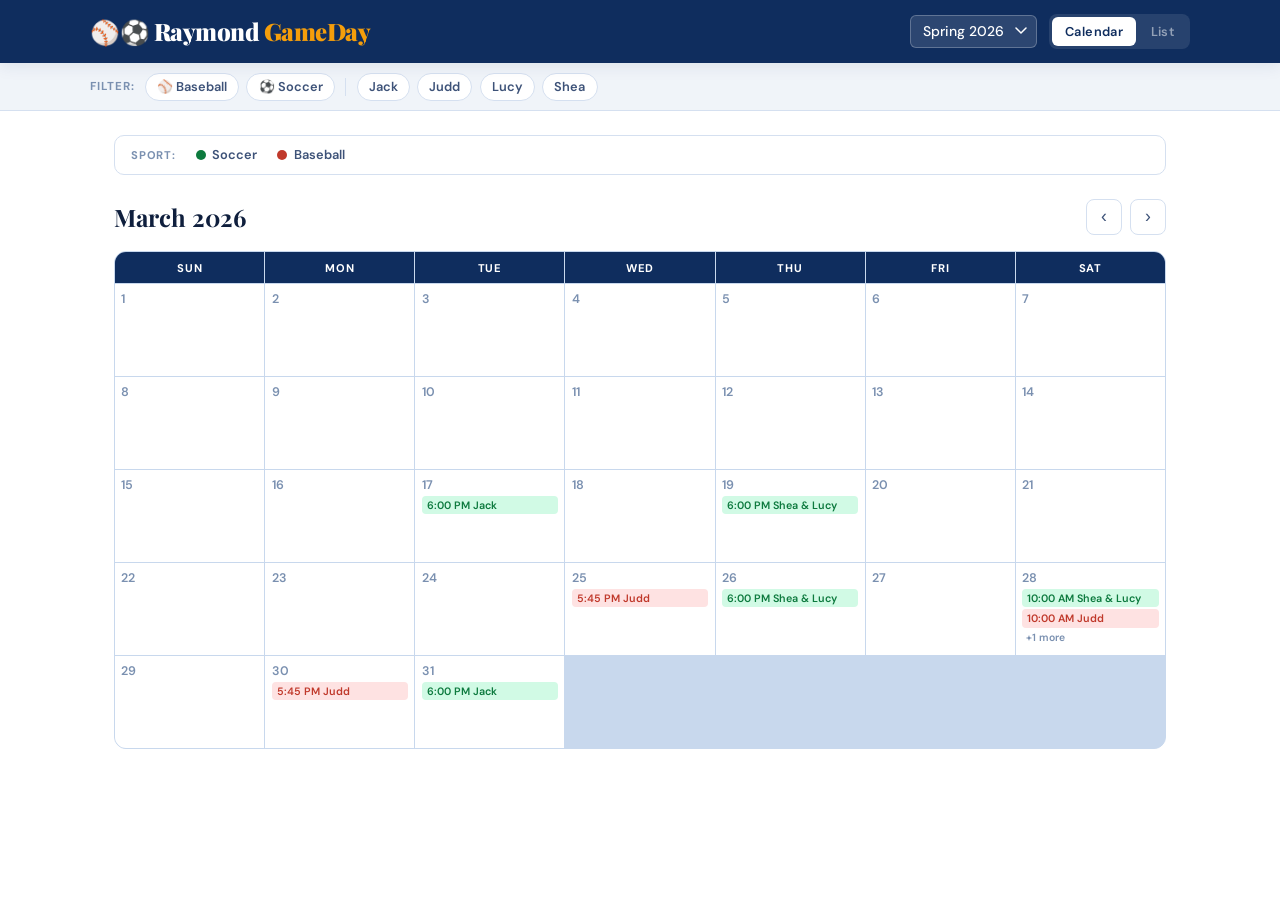
==== gameday/index.html @ c361ba4d "Fix today highlight and multi-day span calendar improvements - Fix toDateStr to use local time inste" ====
<!DOCTYPE html>
<html lang="en">
<head>
<meta charset="UTF-8">
<meta name="viewport" content="width=device-width, initial-scale=1.0">
<link rel="icon" type="image/x-icon" href="favicon.ico">
<title>GameDay</title>
<link rel="preconnect" href="https://fonts.googleapis.com">
<link href="https://fonts.googleapis.com/css2?family=Playfair+Display:wght@700;900&family=DM+Sans:wght@400;500;600&display=swap" rel="stylesheet">
<style>
  /* ── LIGHT MODE ── */
  :root {
    --bg:           #ffffff;
    --bg-secondary: #f0f4f9;
    --bg-card:      #ffffff;
    --bg-empty:     #f7f9fc;
    --bg-today:     #eef3fb;
    --text:         #0f1f3d;
    --text-mid:     #3d5278;
    --text-faint:   #7a90b0;
    --border:       #d5e0f0;
    --header-bg:    #0f2d5e;
    --header-text:  #ffffff;
    --grid-gap:     #c8d8ed;
    --shadow:       rgba(15,45,94,0.1);
    --accent:       #1a56db;
    --accent-pale:  #dbeafe;
    --grass:        #0d7a3e;
    --grass-pale:   #d1fae5;
    --diamond:      #c0392b;
    --diamond-pale: #fee2e2;
    --gold:         #f59e0b;
    --playoff:      #7c3aed;
    --playoff-pale: #ede9fe;
    --event:        #b45309;
    --event-pale:   #fef3c7;
  }

  /* ── DARK MODE ── */
  @media (prefers-color-scheme: dark) {
    :root {
      --bg:           #1a1a1a;
      --bg-secondary: #222222;
      --bg-card:      #2a2a2a;
      --bg-empty:     #1f1f1f;
      --bg-today:     #2a3040;
      --text:         #f0f0f0;
      --text-mid:     #b0b8c8;
      --text-faint:   #707888;
      --border:       #3a3a3a;
      --header-bg:    #0f2d5e;
      --header-text:  #ffffff;
      --grid-gap:     #111111;
      --shadow:       rgba(0,0,0,0.5);
      --accent:       #5b9bf8;
      --accent-pale:  #1a2a42;
      --grass:        #3dbe6c;
      --grass-pale:   #0f2a1a;
      --diamond:      #f07060;
      --diamond-pale: #2e1210;
      --gold:         #fbbf24;
      --playoff:      #b08af8;
      --playoff-pale: #241540;
      --event:        #fbbf24;
      --event-pale:   #2d1f00;
    }
  }

  * { box-sizing: border-box; margin: 0; padding: 0; }
  body { font-family: 'DM Sans', sans-serif; background: var(--bg); color: var(--text); min-height: 100vh; }

  /* ── HEADER ── */
  header { background: var(--header-bg); color: var(--header-text); padding: 0 1.5rem; position: sticky; top: 0; z-index: 100; box-shadow: 0 2px 16px var(--shadow); }
  .header-inner { max-width: 1100px; margin: 0 auto; display: flex; align-items: center; justify-content: space-between; gap: 1rem; padding: 0.9rem 0; flex-wrap: wrap; }
  .site-title { font-family: 'Playfair Display', serif; font-size: 1.5rem; font-weight: 900; letter-spacing: -0.02em; line-height: 1; color: var(--header-text); cursor: pointer; user-select: none; }
  .site-title span { color: var(--gold); }
  .header-controls { display: flex; align-items: center; gap: 0.75rem; flex-wrap: wrap; }

  select { background: rgba(255,255,255,0.12); border: 1.5px solid rgba(255,255,255,0.25); color: var(--header-text); font-family: 'DM Sans', sans-serif; font-size: 0.875rem; font-weight: 500; padding: 0.4rem 2rem 0.4rem 0.75rem; border-radius: 6px; cursor: pointer; appearance: none; -webkit-appearance: none; background-image: url("data:image/svg+xml,%3Csvg xmlns='http://www.w3.org/2000/svg' width='12' height='8' viewBox='0 0 12 8'%3E%3Cpath d='M1 1l5 5 5-5' stroke='%23ffffff' stroke-width='1.5' fill='none' stroke-linecap='round'/%3E%3C/svg%3E"); background-repeat: no-repeat; background-position: right 0.6rem center; }
  select option { background: var(--header-bg); color: var(--header-text); }

  .view-toggle { display: flex; background: rgba(255,255,255,0.1); border-radius: 8px; padding: 3px; gap: 2px; }
  .view-btn { background: none; border: none; color: rgba(255,255,255,0.5); font-family: 'DM Sans', sans-serif; font-size: 0.8rem; font-weight: 600; padding: 0.35rem 0.8rem; border-radius: 6px; cursor: pointer; transition: all 0.15s; letter-spacing: 0.03em; }
  .view-btn.active { background: #ffffff; color: var(--header-bg); }

  /* ── FILTERS ── */
  .filters-bar { background: var(--bg-secondary); border-bottom: 1px solid var(--border); padding: 0.6rem 1.5rem; }
  .filters-bar-inner { max-width: 1100px; margin: 0 auto; display: flex; gap: 0.45rem; flex-wrap: wrap; align-items: center; }
  .filter-label { font-size: 0.72rem; font-weight: 700; text-transform: uppercase; letter-spacing: 0.08em; color: var(--text-faint); margin-right: 0.2rem; flex-shrink: 0; }
  .filter-sep { width: 1px; height: 18px; background: var(--border); margin: 0 0.2rem; flex-shrink: 0; }
  .chip { background: var(--bg-card); border: 1.5px solid var(--border); color: var(--text-mid); font-family: 'DM Sans', sans-serif; font-size: 0.8rem; font-weight: 600; padding: 0.28rem 0.7rem; border-radius: 20px; cursor: pointer; transition: all 0.15s; }
  .chip:hover { border-color: var(--accent); color: var(--accent); }
  .chip.active { background: var(--accent); border-color: var(--accent); color: #fff; }
  .chip.soccer.active   { background: var(--grass);   border-color: var(--grass); }
  .chip.baseball.active { background: var(--diamond); border-color: var(--diamond); }
  .chip.event.active    { background: var(--event);   border-color: var(--event); color: #fff; }
  .reset-btn { background: none; border: 1.5px solid transparent; color: var(--text-faint); font-family: 'DM Sans', sans-serif; font-size: 0.75rem; font-weight: 600; padding: 0.28rem 0.6rem; border-radius: 20px; cursor: pointer; transition: all 0.15s; margin-left: 0.2rem; display: none; align-items: center; gap: 0.3rem; }
  .reset-btn.visible { display: inline-flex; border-color: var(--border); color: var(--text-mid); }
  .reset-btn.visible:hover { border-color: var(--diamond); color: var(--diamond); }

  /* ── MAIN ── */
  main { max-width: 1100px; margin: 0 auto; padding: 1.5rem 1.5rem 4rem; }

  /* ── LEGEND ── */
  .legend { display: flex; gap: 1.25rem; flex-wrap: wrap; margin-bottom: 1.25rem; padding: 0.65rem 1rem; background: var(--bg-card); border: 1.5px solid var(--border); border-radius: 10px; align-items: center; }
  .legend-label { font-size: 0.7rem; font-weight: 700; text-transform: uppercase; letter-spacing: 0.07em; color: var(--text-faint); }
  .legend-item  { display: flex; align-items: center; gap: 0.4rem; font-size: 0.8rem; font-weight: 600; color: var(--text-mid); }
  .legend-dot   { width: 10px; height: 10px; border-radius: 50%; flex-shrink: 0; }
  .legend-dot.soccer   { background: var(--grass); }
  .legend-dot.baseball { background: var(--diamond); }
  .legend-dot.playoff  { background: var(--playoff); }
  .legend-dot.event    { background: var(--event); }

  /* ── CALENDAR ── */
  .month-header { display: flex; align-items: center; justify-content: space-between; margin-bottom: 1rem; margin-top: 1.5rem; }
  .month-header:first-child { margin-top: 0; }
  .month-name { font-family: 'Playfair Display', serif; font-size: 1.5rem; font-weight: 700; color: var(--text); }
  .nav-btns { display: flex; gap: 0.5rem; }
  .nav-btn { background: var(--bg-card); border: 1.5px solid var(--border); color: var(--text-mid); font-size: 1.1rem; width: 36px; height: 36px; border-radius: 8px; cursor: pointer; display: flex; align-items: center; justify-content: center; transition: all 0.15s; }
  .nav-btn:hover { border-color: var(--accent); color: var(--accent); }

  .cal-grid { display: grid; grid-template-columns: repeat(7, minmax(0, 1fr)); gap: 1px; background: var(--grid-gap); border: 1.5px solid var(--grid-gap); border-radius: 12px; overflow: hidden; }
  .cal-day-name { background: var(--header-bg); color: var(--header-text); text-align: center; font-size: 0.7rem; font-weight: 700; text-transform: uppercase; letter-spacing: 0.08em; padding: 0.55rem 0; }
  .cal-cell { background: var(--bg-card); min-height: 92px; padding: 0.4rem; position: relative; }
  .cal-cell.empty       { background: var(--bg-empty); }
  .cal-cell.today       { background: var(--bg-today); }
  .cal-cell.today .day-num { color: var(--accent); font-weight: 700; }
  .cal-cell.spring-break { background: #e8f4fd; }
  @media (prefers-color-scheme: dark) { .cal-cell.spring-break { background: #0f1f30; } }
  .day-num { font-size: 0.78rem; font-weight: 600; color: var(--text-faint); margin-bottom: 3px; display: block; }

  .cal-event { font-size: 0.67rem; font-weight: 600; padding: 2px 5px; border-radius: 4px; margin-bottom: 2px; line-height: 1.35; cursor: pointer; white-space: nowrap; overflow: hidden; text-overflow: ellipsis; transition: opacity 0.15s; }
  .cal-event:hover { opacity: 0.75; }
  .cal-event.soccer   { background: var(--grass-pale);   color: var(--grass); }
  .cal-event.baseball { background: var(--diamond-pale); color: var(--diamond); }
  .cal-event.playoff  { background: var(--playoff-pale); color: var(--playoff); }
  .cal-event.event    { background: var(--event-pale);   color: var(--event); }

  .special-label { font-size: 0.62rem; font-weight: 700; text-transform: uppercase; letter-spacing: 0.05em; padding: 2px 4px; border-radius: 3px; margin-bottom: 2px; white-space: nowrap; overflow: hidden; text-overflow: ellipsis; }
  .special-label.break   { color: var(--accent); background: var(--accent-pale); }
  .special-label.holiday { color: var(--event); background: var(--event-pale); }

  .more-events { font-size: 0.65rem; font-weight: 600; color: var(--text-faint); padding: 1px 4px; cursor: pointer; }
  .more-events:hover { color: var(--accent); text-decoration: underline; }

  /* ── LIST VIEW ── */
  .past-toggle { display: flex; align-items: center; gap: 0.4rem; font-size: 0.8rem; font-weight: 600; color: var(--text-faint); background: var(--bg-secondary); border: 1.5px solid var(--border); border-radius: 8px; padding: 0.5rem 0.85rem; margin-bottom: 1rem; cursor: pointer; transition: color 0.15s, border-color 0.15s; user-select: none; }
  .past-toggle:hover { color: var(--accent); border-color: var(--accent); }
  .list-section { margin-bottom: 2rem; }
  .list-date-header { font-size: 0.82rem; font-weight: 700; color: var(--text-faint); padding: 0.45rem 0 0.4rem; border-bottom: 1.5px solid var(--border); margin-bottom: 0.5rem; text-transform: uppercase; letter-spacing: 0.06em; }
  .list-date-header .weekday { color: var(--text); font-size: 1rem; text-transform: none; letter-spacing: 0; font-family: 'Playfair Display', serif; }

  .game-card { background: var(--bg-card); border: 1.5px solid var(--border); border-radius: 10px; padding: 0.75rem 1rem; margin-bottom: 0.5rem; display: flex; align-items: center; gap: 1rem; cursor: pointer; transition: border-color 0.15s, box-shadow 0.15s; position: relative; overflow: hidden; }
  .game-card:hover { border-color: var(--accent); box-shadow: 0 2px 12px var(--shadow); }
  .game-card::before { content: ''; position: absolute; left: 0; top: 0; bottom: 0; width: 4px; border-radius: 2px 0 0 2px; }
  .game-card.soccer::before   { background: var(--grass); }
  .game-card.baseball::before { background: var(--diamond); }
  .game-card.playoff::before  { background: var(--playoff); }
  .game-card.event::before    { background: var(--event); }

  .sport-icon { font-size: 1.4rem; flex-shrink: 0; width: 36px; text-align: center; }
  .game-info  { flex: 1; min-width: 0; }
  .game-who   { font-size: 0.95rem; font-weight: 600; color: var(--text); }
  .game-who .vs { color: var(--text-faint); font-weight: 400; font-size: 0.85rem; }
  .game-meta  { font-size: 0.8rem; color: var(--text-mid); margin-top: 3px; display: flex; gap: 0.6rem; flex-wrap: wrap; align-items: center; }
  .game-time-badge { font-size: 0.82rem; font-weight: 700; color: var(--text-mid); white-space: nowrap; text-align: right; flex-shrink: 0; }
  .playoff-badge { font-size: 0.65rem; font-weight: 700; text-transform: uppercase; letter-spacing: 0.05em; padding: 2px 6px; border-radius: 4px; background: var(--playoff-pale); color: var(--playoff); display: inline-flex; align-items: center; gap: 3px; }

  /* ── MODAL ── */
  .modal-overlay { position: fixed; inset: 0; background: rgba(10,20,50,0.6); backdrop-filter: blur(4px); z-index: 200; display: flex; align-items: center; justify-content: center; padding: 1rem; opacity: 0; pointer-events: none; transition: opacity 0.2s; }
  .modal-overlay.open { opacity: 1; pointer-events: all; }
  .modal { background: var(--bg-card); border-radius: 16px; padding: 1.75rem; max-width: 380px; width: 100%; box-shadow: 0 24px 64px rgba(10,20,50,0.25); transform: translateY(14px); transition: transform 0.2s; position: relative; border: 1.5px solid var(--border); }
  .modal-overlay.open .modal { transform: translateY(0); }
  .modal-sport-bar { height: 5px; border-radius: 3px; margin-bottom: 1.25rem; }
  .modal-sport-bar.soccer   { background: var(--grass); }
  .modal-sport-bar.baseball { background: var(--diamond); }
  .modal-sport-bar.playoff  { background: var(--playoff); }
  .modal-sport-bar.event    { background: var(--event); }
  .modal-title { font-family: 'Playfair Display', serif; font-size: 1.3rem; font-weight: 700; margin-bottom: 0.2rem; color: var(--text); display: flex; align-items: center; gap: 0.5rem; flex-wrap: wrap; }
  .modal-sport-label { font-size: 0.72rem; font-weight: 700; text-transform: uppercase; letter-spacing: 0.08em; color: var(--text-faint); margin-bottom: 1rem; }
  .modal-detail { display: flex; gap: 0.65rem; align-items: flex-start; margin-bottom: 0.65rem; font-size: 0.9rem; color: var(--text); }
  .modal-detail .icon { font-size: 1rem; flex-shrink: 0; margin-top: 1px; }
  .modal-close { position: absolute; top: 1rem; right: 1rem; background: var(--bg-secondary); border: 1px solid var(--border); width: 28px; height: 28px; border-radius: 50%; font-size: 0.85rem; cursor: pointer; display: flex; align-items: center; justify-content: center; color: var(--text-mid); transition: background 0.15s; }
  .modal-close:hover { background: var(--accent-pale); color: var(--accent); }

  /* ── EMPTY STATE ── */
  .empty-state { text-align: center; padding: 4rem 2rem; color: var(--text-mid); }
  .empty-state .big-icon { font-size: 3rem; margin-bottom: 1rem; }
  .empty-state h3 { font-family: 'Playfair Display', serif; font-size: 1.3rem; margin-bottom: 0.5rem; color: var(--text); }
  .empty-state p { font-size: 0.9rem; }

  /* ── CALENDAR GRID WRAP (for span overlays) ── */
  .cal-grid-wrap { position: relative; }

  /* ── CALENDAR DOTS ── */
  .cal-dots { display: none; }
  .cal-dot { width: 7px; height: 7px; border-radius: 50%; flex-shrink: 0; }
  .cal-dot.soccer   { background: var(--grass); }
  .cal-dot.baseball { background: var(--diamond); }
  .cal-dot.playoff  { background: var(--playoff); }

  /* ── BOTTOM SHEET ── */
  .sheet-overlay { position: fixed; inset: 0; background: rgba(10,20,50,0.5); backdrop-filter: blur(4px); z-index: 200; opacity: 0; pointer-events: none; transition: opacity 0.25s; }
  .sheet-overlay.open { opacity: 1; pointer-events: all; }
  .bottom-sheet { position: absolute; bottom: 0; left: 0; right: 0; background: var(--bg-card); border-radius: 16px 16px 0 0; padding: 0 1rem 2rem; max-height: 80vh; overflow-y: auto; transform: translateY(100%); transition: transform 0.3s cubic-bezier(0.32,0.72,0,1); border: 1.5px solid var(--border); border-bottom: none; }
  .sheet-overlay.open .bottom-sheet { transform: translateY(0); }
  .sheet-handle { width: 36px; height: 4px; background: var(--border); border-radius: 2px; margin: 12px auto 0; }
  .sheet-header { display: flex; align-items: center; justify-content: space-between; padding: 0.85rem 0 0.65rem; border-bottom: 1.5px solid var(--border); margin-bottom: 0.75rem; }
  .sheet-date { font-family: 'Playfair Display', serif; font-size: 1.1rem; font-weight: 700; color: var(--text); }
  .sheet-close { background: var(--bg-secondary); border: 1px solid var(--border); width: 28px; height: 28px; border-radius: 50%; font-size: 0.85rem; cursor: pointer; display: flex; align-items: center; justify-content: center; color: var(--text-mid); flex-shrink: 0; }

  /* ── MOBILE ── */
  @media (max-width: 640px) {
    .cal-cell { min-height: 60px; }
    .cal-cell.has-games { cursor: pointer; }
    .cal-event { display: none; }
    .more-events { display: none; }
    .cal-dots { display: flex; flex-wrap: wrap; gap: 3px; margin-top: 2px; }
    .special-label { font-size: 0.58rem; }
    .site-title { font-size: 1.2rem; }
  }
</style>
</head>
<body>

<header>
  <div class="header-inner">
    <div class="site-title" onclick="resetToHome()">⚾⚽ Raymond <span>GameDay</span></div>
    <div class="header-controls">
      <select id="seasonSelect"></select>
      <div class="view-toggle">
        <button class="view-btn active" onclick="setView('calendar')">Calendar</button>
        <button class="view-btn" onclick="setView('list')">List</button>
      </div>
    </div>
  </div>
</header>

<div class="filters-bar">
  <div class="filters-bar-inner" id="filtersBar"></div>
</div>

<main id="main"></main>

<div class="sheet-overlay" id="sheetOverlay" onclick="closeDaySheet(event)">
  <div class="bottom-sheet">
    <div class="sheet-handle"></div>
    <div class="sheet-header">
      <span class="sheet-date" id="sheetDate"></span>
      <button class="sheet-close" onclick="closeDaySheet()">✕</button>
    </div>
    <div id="sheetGames"></div>
  </div>
</div>

<div class="modal-overlay" id="modalOverlay" onclick="closeModal(event)">
  <div class="modal">
    <button class="modal-close" onclick="closeModal()">✕</button>
    <div class="modal-sport-bar" id="modalBar"></div>
    <div class="modal-title" id="modalTitle"></div>
    <div class="modal-sport-label" id="modalSport"></div>
    <div id="modalBody"></div>
  </div>
</div>

<script>
// ════════════════════════════════════════════════════════════════
//  DATA
//  kid    – display name shown on calendar/list
//  kids   – optional array for individual filter chips (multi-kid entries)
//  sport  – "soccer" | "baseball" | "event"
//  date   – "YYYY-MM-DD"
//  time   – "HH:MM" (24-hr)
//  opponent – opponent name (empty string if unknown)
//  location – field/park
//  playoff  – true for playoff games (omit for regular season)
// ════════════════════════════════════════════════════════════════
const SEASONS = {
  "Spring 2026": [
    // ── Shea & Lucy (Storm – U10 Girls Soccer) ──
    { kid:"Shea & Lucy", kids:["Shea","Lucy"], sport:"soccer", date:"2026-03-19", time:"18:00", opponent:"Comets",  location:"OVP - B3" },
    { kid:"Shea & Lucy", kids:["Shea","Lucy"], sport:"soccer", date:"2026-03-26", time:"18:00", opponent:"Aces",    location:"OVP - B1" },
    { kid:"Shea & Lucy", kids:["Shea","Lucy"], sport:"soccer", date:"2026-03-28", time:"10:00", opponent:"Shock",   location:"OVP - B1" },
    { kid:"Shea & Lucy", kids:["Shea","Lucy"], sport:"soccer", date:"2026-04-02", time:"18:00", opponent:"Dream",   location:"OVP - B1" },
    { kid:"Shea & Lucy", kids:["Shea","Lucy"], sport:"soccer", date:"2026-04-16", time:"19:15", opponent:"Mystics", location:"OVP - B1" },
    { kid:"Shea & Lucy", kids:["Shea","Lucy"], sport:"soccer", date:"2026-04-23", time:"19:15", opponent:"Comets",  location:"OVP - B1" },
    { kid:"Shea & Lucy", kids:["Shea","Lucy"], sport:"soccer", date:"2026-04-30", time:"18:00", opponent:"Aces",    location:"OVP - B3" },
    // ── Judd (Baseball) ──
    { kid:"Judd", sport:"baseball", date:"2026-03-25", time:"17:45", opponent:"", location:"OVP"    },
    { kid:"Judd", sport:"baseball", date:"2026-03-28", time:"10:00", opponent:"", location:"Bogart" },
    { kid:"Judd", sport:"baseball", date:"2026-03-30", time:"17:45", opponent:"", location:"OVP"    },
    { kid:"Judd", sport:"baseball", date:"2026-04-13", time:"17:45", opponent:"", location:"Bogart" },
    { kid:"Judd", sport:"baseball", date:"2026-04-16", time:"17:45", opponent:"", location:"Bogart" },
    { kid:"Judd", sport:"baseball", date:"2026-04-21", time:"17:45", opponent:"", location:"Bogart" },
    { kid:"Judd", sport:"baseball", date:"2026-04-25", time:"12:00", opponent:"", location:"OVP"    },
    { kid:"Judd", sport:"baseball", date:"2026-04-30", time:"17:45", opponent:"", location:"Bogart" },
    { kid:"Judd", sport:"baseball", date:"2026-05-02", time:"11:00", opponent:"", location:"Bogart" },
    { kid:"Judd", sport:"baseball", date:"2026-05-06", time:"17:45", opponent:"", location:"OVP"    },
    { kid:"Judd", sport:"baseball", date:"2026-05-09", time:"10:00", opponent:"", location:"Bogart" },
    // ── Jack (Badgers – U8 Boys Soccer) ──
    { kid:"Jack", sport:"soccer", date:"2026-03-17", time:"18:00", opponent:"Panthers", location:"OVP - C4" },
    { kid:"Jack", sport:"soccer", date:"2026-03-28", time:"11:30", opponent:"Wildcats", location:"OVP - C3" },
    { kid:"Jack", sport:"soccer", date:"2026-03-31", time:"18:00", opponent:"Vipers",   location:"OVP - C8" },
    { kid:"Jack", sport:"soccer", date:"2026-04-14", time:"18:00", opponent:"Tigers",   location:"OVP - C3" },
    { kid:"Jack", sport:"soccer", date:"2026-04-21", time:"18:00", opponent:"Buckeyes", location:"OVP - C3" },
    { kid:"Jack", sport:"soccer", date:"2026-04-28", time:"18:00", opponent:"Wolves",   location:"HCM - 4C" },
    { kid:"Jack", sport:"soccer", date:"2026-05-05", time:"18:00", opponent:"Bears",    location:"OVP - C4" },
  ]
};

const SPECIAL_DAYS = {
  "Spring 2026": [
    { date:"2026-04-05", label:"Easter",       type:"holiday" },
    { date:"2026-04-06", endDate:"2026-04-10", label:"Spring Break", type:"break" },
  ]
};

// ═══════════════════════════════════════
//  STATE
// ═══════════════════════════════════════
let currentView   = 'calendar';
let currentSeason = Object.keys(SEASONS)[0];
let calMonth      = null;
let activeKids    = new Set();
let activeSports  = new Set();

function filtersActive() { return activeKids.size > 0 || activeSports.size > 0; }

// A game matches the kid filter if:
//   - no kid filter active, OR
//   - the game's kids[] array contains a selected kid, OR
//   - the game's kid string matches directly
function gameMatchesKids(g) {
  if (!activeKids.size) return true;
  if (g.kids) return g.kids.some(k => activeKids.has(k));
  return activeKids.has(g.kid);
}

function getGames() {
  return (SEASONS[currentSeason] || []).filter(g => {
    if (!gameMatchesKids(g)) return false;
    if (activeSports.size && !activeSports.has(g.sport)) return false;
    return true;
  });
}

// ═══════════════════════════════════════
//  INIT
// ═══════════════════════════════════════
function init() {
  const sel = document.getElementById('seasonSelect');
  Object.keys(SEASONS).forEach(s => {
    const o = document.createElement('option');
    o.value = s; o.textContent = s; sel.appendChild(o);
  });
  sel.addEventListener('change', () => {
    currentSeason = sel.value; calMonth = null;
    activeKids.clear(); activeSports.clear();
    buildFilters(); render();
  });
  setInitialMonth(); buildFilters(); render();
}

function setInitialMonth() {
  const games = SEASONS[currentSeason];
  if (!games || !games.length) { const n = new Date(); calMonth = { year: n.getFullYear(), month: n.getMonth() }; return; }
  const today  = toDateStr(new Date());
  const sorted = [...games].sort((a,b) => a.date.localeCompare(b.date));
  const target = sorted.find(g => g.date >= today) || sorted[0];
  const d = new Date(target.date + 'T12:00:00');
  calMonth = { year: d.getFullYear(), month: d.getMonth() };
}

function toDateStr(d) { return `${d.getFullYear()}-${String(d.getMonth()+1).padStart(2,'0')}-${String(d.getDate()).padStart(2,'0')}`; }

// ═══════════════════════════════════════
//  FILTERS
// ═══════════════════════════════════════
function buildFilters() {
  const games  = SEASONS[currentSeason] || [];
  // Expand kids[] for filter chip generation
  const kidSet = new Set();
  games.forEach(g => { (g.kids || [g.kid]).forEach(k => kidSet.add(k)); });
  const kids   = [...kidSet].sort();
  const sports = [...new Set(games.map(g => g.sport))].sort();

  const bar = document.getElementById('filtersBar');
  bar.innerHTML = '<span class="filter-label">Filter:</span>';

  sports.forEach(s => {
    const c = document.createElement('button');
    c.className = `chip ${s}${activeSports.has(s) ? ' active' : ''}`;
    c.textContent = s === 'soccer' ? '⚽ Soccer' : s === 'baseball' ? '⚾ Baseball' : '🎭 Event';
    c.onclick = () => { toggleFilter(activeSports, s, c, true); updateReset(); };
    bar.appendChild(c);
  });

  if (kids.length > 1) {
    const sep = document.createElement('span'); sep.className = 'filter-sep'; bar.appendChild(sep);
    kids.forEach(k => {
      const c = document.createElement('button');
      c.className = `chip${activeKids.has(k) ? ' active' : ''}`;
      c.textContent = k;
      c.onclick = () => { toggleFilter(activeKids, k, c, false); updateReset(); };
      bar.appendChild(c);
    });
  }

  const rb = document.createElement('button');
  rb.id = 'resetBtn';
  rb.innerHTML = '✕ Reset';
  rb.className = `reset-btn${filtersActive() ? ' visible' : ''}`;
  rb.onclick = resetFilters;
  bar.appendChild(rb);
}

function updateReset() {
  const b = document.getElementById('resetBtn');
  if (b) b.classList.toggle('visible', filtersActive());
}

function resetFilters() { activeKids.clear(); activeSports.clear(); buildFilters(); render(); }

function toggleFilter(set, val, btn, isSport) {
  if (set.has(val)) { set.delete(val); btn.classList.remove('active'); if (isSport) btn.classList.remove(val); }
  else              { set.add(val);    btn.classList.add('active');    if (isSport) btn.classList.add(val); }
  render();
}

// ═══════════════════════════════════════
//  VIEW / RENDER
// ═══════════════════════════════════════
function resetToHome() {
  currentView = 'calendar';
  activeKids.clear(); activeSports.clear();
  setInitialMonth();
  document.querySelectorAll('.view-btn').forEach((b, i) => b.classList.toggle('active', i === 0));
  buildFilters(); render();
}

function setView(v) {
  currentView = v;
  document.querySelectorAll('.view-btn').forEach((b, i) =>
    b.classList.toggle('active', (i === 0 && v === 'calendar') || (i === 1 && v === 'list')));
  render();
}
function render() { currentView === 'calendar' ? renderCalendar() : renderList(); }

// ═══════════════════════════════════════
//  CALENDAR
// ═══════════════════════════════════════
function renderCalendar() {
  const main  = document.getElementById('main');
  const games = getGames();
  const { year, month } = calMonth;

  const byDate = {};
  games.forEach(g => { (byDate[g.date] = byDate[g.date] || []).push(g); });

  // Build per-date coverage map; multi-day entries get a spanId for overlay rendering
  const spanCoverage = {};
  let _sid = 0;
  (SPECIAL_DAYS[currentSeason] || []).forEach(s => {
    const id = _sid++;
    if (!s.endDate) {
      spanCoverage[s.date] = { label: s.label, type: s.type, isStart: true, isEnd: true, single: true, spanId: id };
    } else {
      let cur = new Date(s.date + 'T12:00:00');
      const end = new Date(s.endDate + 'T12:00:00');
      let first = true;
      while (cur <= end) {
        const ds = toDateStr(cur);
        spanCoverage[ds] = { label: s.label, type: s.type, isStart: first, isEnd: ds === s.endDate, single: false, spanId: id };
        first = false;
        cur.setDate(cur.getDate() + 1);
      }
    }
  });

  const firstDay    = new Date(year, month, 1).getDay();
  const daysInMonth = new Date(year, month + 1, 0).getDate();
  const monthName   = new Date(year, month, 1).toLocaleString('default', { month: 'long', year: 'numeric' });
  const todayStr    = toDateStr(new Date());
  const hasPlayoffs = games.some(g => g.playoff);
  const hasEvents   = games.some(g => g.sport === 'event');

  let h = `
  <div class="legend">
    <span class="legend-label">Sport:</span>
    <span class="legend-item"><span class="legend-dot soccer"></span> Soccer</span>
    <span class="legend-item"><span class="legend-dot baseball"></span> Baseball</span>
    ${hasPlayoffs ? '<span class="legend-item"><span class="legend-dot playoff"></span> Playoff</span>' : ''}
    ${hasEvents   ? '<span class="legend-item"><span class="legend-dot event"></span> Event</span>'   : ''}
  </div>
  <div class="month-header">
    <h2 class="month-name">${monthName}</h2>
    <div class="nav-btns">
      <button class="nav-btn" onclick="changeMonth(-1)">&#8249;</button>
      <button class="nav-btn" onclick="changeMonth(1)">&#8250;</button>
    </div>
  </div>
  <div class="cal-grid-wrap"><div class="cal-grid">
    <div class="cal-day-name">Sun</div><div class="cal-day-name">Mon</div>
    <div class="cal-day-name">Tue</div><div class="cal-day-name">Wed</div>
    <div class="cal-day-name">Thu</div><div class="cal-day-name">Fri</div>
    <div class="cal-day-name">Sat</div>`;

  for (let i = 0; i < firstDay; i++) h += `<div class="cal-cell empty"></div>`;

  for (let d = 1; d <= daysInMonth; d++) {
    const ds = `${year}-${String(month + 1).padStart(2, '0')}-${String(d).padStart(2, '0')}`;
    const dg = byDate[ds] || [];
    const sp = spanCoverage[ds];
    const isBreak   = sp && sp.type === 'break';
    const isHoliday = sp && sp.type === 'holiday';

    let cellCls = 'cal-cell';
    if (ds === todayStr) cellCls += ' today';
    if (isBreak)         cellCls += ' spring-break';
    if (dg.length > 0)   cellCls += ' has-games';

    // Data attrs for multi-day span overlay (start/end cells only)
    let spanAttrs = '';
    if (sp && !sp.single) {
      if (sp.isStart) spanAttrs += ` data-span-id="${sp.spanId}" data-span-label="${sp.label}" data-span-type="${sp.type}"`;
      if (sp.isEnd)   spanAttrs += ` data-span-end="${sp.spanId}"`;
    }

    const cellClick = dg.length > 0 ? ` onclick="handleCellClick('${ds}')"` : '';
    h += `<div class="${cellCls}"${cellClick}${spanAttrs}><span class="day-num">${d}</span>`;

    if (sp && sp.single) {
      // Single-day event: render label inline as before
      const icon = isHoliday ? '🐣 ' : '';
      h += `<div class="special-label ${sp.type}">${icon}${sp.label}</div>`;
    }

    if (dg.length > 0) {
      const dots = dg.map(g => `<span class="cal-dot ${g.playoff ? 'playoff' : g.sport}"></span>`).join('');
      h += `<div class="cal-dots">${dots}</div>`;
    }

    dg.slice(0, 2).forEach(g => {
      const cls = g.playoff ? 'playoff' : g.sport;
      h += `<div class="cal-event ${cls}" onclick='event.stopPropagation();openModal(${JSON.stringify(JSON.stringify(g))})'>${g.playoff ? '🏆 ' : ''}${formatTime(g.time)} ${g.kid}</div>`;
    });

    if (dg.length > 2) h += `<div class="more-events" onclick="event.stopPropagation();setView('list')">+${dg.length - 2} more</div>`;
    h += `</div>`;
  }

  h += `</div></div>`; // close cal-grid + cal-grid-wrap
  main.innerHTML = h;
  requestAnimationFrame(attachSpanLabels);
}

function attachSpanLabels() {
  const wrap = document.querySelector('.cal-grid-wrap');
  if (!wrap) return;
  // Remove any stale overlays from previous render
  wrap.querySelectorAll('.span-overlay').forEach(el => el.remove());

  const wrapRect = wrap.getBoundingClientRect();
  wrap.querySelectorAll('[data-span-id]').forEach(startCell => {
    const spanId  = startCell.dataset.spanId;
    const label   = startCell.dataset.spanLabel;
    const type    = startCell.dataset.spanType;
    const endCell = wrap.querySelector(`[data-span-end="${spanId}"]`) || startCell;

    const sr = startCell.getBoundingClientRect();
    const er = endCell.getBoundingClientRect();
    const pl = parseFloat(getComputedStyle(startCell).paddingLeft);
    const pt = parseFloat(getComputedStyle(startCell).paddingTop);
    const dayNumH = (startCell.querySelector('.day-num')?.getBoundingClientRect().height ?? 14) + 2;

    // If start and end are on the same row, draw one spanning bar;
    // otherwise just span to the end of the start row.
    const sameRow  = Math.abs(sr.top - er.top) < 10;
    const rightEdge = sameRow ? er.right : sr.right + sr.width * 6; // fallback: rest of row

    const el = document.createElement('div');
    el.className = `special-label ${type} span-overlay`;
    el.textContent = label;
    el.style.cssText =
      `position:absolute;pointer-events:none;z-index:2;box-sizing:border-box;` +
      `left:${sr.left - wrapRect.left + pl}px;` +
      `top:${sr.top - wrapRect.top + pt + dayNumH}px;` +
      `width:${rightEdge - sr.left - pl - 3}px;`;
    wrap.appendChild(el);
  });
}

function changeMonth(dir) {
  let { year, month } = calMonth;
  month += dir;
  if (month < 0)  { month = 11; year--; }
  if (month > 11) { month = 0;  year++; }
  calMonth = { year, month };
  renderCalendar();
}

// ═══════════════════════════════════════
//  LIST
// ═══════════════════════════════════════
function renderList() {
  const main  = document.getElementById('main');
  const games = getGames();

  if (!games.length) {
    main.innerHTML = `<div class="empty-state"><div class="big-icon">📭</div><h3>No games found</h3><p>Try adjusting your filters above.</p></div>`;
    return;
  }

  const sorted = [...games].sort((a, b) => a.date.localeCompare(b.date) || a.time.localeCompare(b.time));
  const byDate = {}, dateOrder = [];
  sorted.forEach(g => {
    if (!byDate[g.date]) { byDate[g.date] = []; dateOrder.push(g.date); }
    byDate[g.date].push(g);
  });

  const today       = toDateStr(new Date());
  const hasPlayoffs = games.some(g => g.playoff);
  const hasEvents   = games.some(g => g.sport === 'event');
  const pastDates   = dateOrder.filter(ds => ds < today);
  const futureDates = dateOrder.filter(ds => ds >= today);

  let h = `<div class="legend">
    <span class="legend-label">Sport:</span>
    <span class="legend-item"><span class="legend-dot soccer"></span> Soccer</span>
    <span class="legend-item"><span class="legend-dot baseball"></span> Baseball</span>
    ${hasPlayoffs ? '<span class="legend-item"><span class="legend-dot playoff"></span> Playoff</span>' : ''}
    ${hasEvents   ? '<span class="legend-item"><span class="legend-dot event"></span> Event</span>'   : ''}
  </div>`;

  if (pastDates.length) {
    const label = `${pastDates.length} past game date${pastDates.length > 1 ? 's' : ''}`;
    h += `<div id="pastToggle" class="past-toggle" onclick="togglePast()">
      <span id="pastToggleIcon">▸</span>
      <span id="pastToggleLabel">${label} — tap to show</span>
    </div>
    <div id="pastGames" style="display:none">`;
    pastDates.forEach(ds => { h += buildDateSection(ds, byDate[ds], true); });
    h += `</div>`;
  }

  h += `<div id="upcoming-anchor"></div>`;
  futureDates.forEach(ds => { h += buildDateSection(ds, byDate[ds], false); });

  main.innerHTML = h;

  const anchor = document.getElementById('upcoming-anchor');
  if (anchor && futureDates.length) {
    setTimeout(() => {
      const top = anchor.getBoundingClientRect().top + window.scrollY - 90;
      window.scrollTo({ top: Math.max(0, top), behavior: 'smooth' });
    }, 50);
  }
}

function buildDateSection(ds, games, isPast) {
  const d       = new Date(ds + 'T12:00:00');
  const weekday = d.toLocaleString('default', { weekday: 'long' });
  const dlabel  = d.toLocaleString('default', { month: 'long', day: 'numeric', year: 'numeric' });
  let h = `<div class="list-section" style="${isPast ? 'opacity:0.45' : ''}">
    <div class="list-date-header"><span class="weekday">${weekday}</span> · ${dlabel}</div>`;
  games.forEach(g => {
    const icon    = g.sport === 'soccer' ? '⚽' : g.sport === 'baseball' ? '⚾' : '🎭';
    const cardCls = g.playoff ? `${g.sport} playoff` : g.sport;
    h += `<div class="game-card ${cardCls}" onclick='openModal(${JSON.stringify(JSON.stringify(g))})'>
      <div class="sport-icon">${g.playoff ? '🏆' : icon}</div>
      <div class="game-info">
        <div class="game-who"><strong>${g.kid}</strong>${g.opponent ? ` <span class="vs">vs ${g.opponent}</span>` : ''}</div>
        <div class="game-meta">
          <span>📍 ${g.location}</span>
          ${g.playoff ? '<span class="playoff-badge">🏆 Playoff</span>' : ''}
        </div>
      </div>
      <div class="game-time-badge">${formatTime(g.time)}</div>
    </div>`;
  });
  h += `</div>`;
  return h;
}

function togglePast() {
  const el   = document.getElementById('pastGames');
  const icon = document.getElementById('pastToggleIcon');
  const lbl  = document.getElementById('pastToggleLabel');
  const open = el.style.display === 'block';
  el.style.display = open ? 'none' : 'block';
  icon.textContent = open ? '▸' : '▾';
  const count = el.querySelectorAll('.list-section').length;
  lbl.textContent = open
    ? `${count} past game date${count > 1 ? 's' : ''} — tap to show`
    : `past games — tap to hide`;
}

// ═══════════════════════════════════════
//  MODAL
// ═══════════════════════════════════════
function openModal(json) {
  const g          = JSON.parse(json);
  const icon       = g.sport === 'soccer' ? '⚽' : g.sport === 'baseball' ? '⚾' : '🎭';
  const sportLabel = g.sport === 'soccer' ? 'Soccer' : g.sport === 'baseball' ? 'Baseball' : 'Event';
  const d          = new Date(g.date + 'T12:00:00');
  const dateStr    = d.toLocaleString('default', { weekday: 'long', month: 'long', day: 'numeric', year: 'numeric' });
  document.getElementById('modalBar').className   = `modal-sport-bar ${g.playoff ? 'playoff' : g.sport}`;
  document.getElementById('modalTitle').innerHTML =
    `${g.kid} ${icon}${g.playoff ? ' <span class="playoff-badge">🏆 Playoff</span>' : ''}`;
  document.getElementById('modalSport').textContent = sportLabel;
  document.getElementById('modalBody').innerHTML  = `
    <div class="modal-detail"><span class="icon">🗓️</span><span>${dateStr}</span></div>
    <div class="modal-detail"><span class="icon">⏰</span><span>${formatTime(g.time)}</span></div>
    ${g.opponent ? `<div class="modal-detail"><span class="icon">🆚</span><span>vs ${g.opponent}</span></div>` : ''}
    <div class="modal-detail"><span class="icon">📍</span><span>${g.location}</span></div>
  `;
  document.getElementById('modalOverlay').classList.add('open');
  document.body.style.overflow = 'hidden';
}

function closeModal(e) {
  if (e && e.target !== document.getElementById('modalOverlay') && !e.target.classList.contains('modal-close')) return;
  document.getElementById('modalOverlay').classList.remove('open');
  document.body.style.overflow = '';
}

document.addEventListener('keydown', e => { if (e.key === 'Escape') { closeModal({}); closeDaySheet(); } });

// ═══════════════════════════════════════
//  DAY BOTTOM SHEET (mobile)
// ═══════════════════════════════════════
function handleCellClick(ds) {
  if (window.innerWidth > 640) return;
  const games = getGames().filter(g => g.date === ds);
  if (!games.length) return;
  const d = new Date(ds + 'T12:00:00');
  const dateStr = d.toLocaleString('default', { weekday: 'long', month: 'long', day: 'numeric' });
  document.getElementById('sheetDate').textContent = dateStr;
  document.getElementById('sheetGames').innerHTML = games.map(g => {
    const icon    = g.sport === 'soccer' ? '⚽' : g.sport === 'baseball' ? '⚾' : '🎭';
    const cardCls = g.playoff ? `${g.sport} playoff` : g.sport;
    return `<div class="game-card ${cardCls}" onclick='closeDaySheet();openModal(${JSON.stringify(JSON.stringify(g))})'>
      <div class="sport-icon">${g.playoff ? '🏆' : icon}</div>
      <div class="game-info">
        <div class="game-who"><strong>${g.kid}</strong>${g.opponent ? ` <span class="vs">vs ${g.opponent}</span>` : ''}</div>
        <div class="game-meta">
          <span>📍 ${g.location}</span>
          ${g.playoff ? '<span class="playoff-badge">🏆 Playoff</span>' : ''}
        </div>
      </div>
      <div class="game-time-badge">${formatTime(g.time)}</div>
    </div>`;
  }).join('');
  document.getElementById('sheetOverlay').classList.add('open');
  document.body.style.overflow = 'hidden';
}

function closeDaySheet(e) {
  if (e && e.target !== document.getElementById('sheetOverlay')) return;
  document.getElementById('sheetOverlay').classList.remove('open');
  document.body.style.overflow = '';
}

function formatTime(t) {
  const [h, m] = t.split(':').map(Number);
  return `${h % 12 || 12}:${String(m).padStart(2, '0')} ${h >= 12 ? 'PM' : 'AM'}`;
}

init();
</script>
</body>
</html>
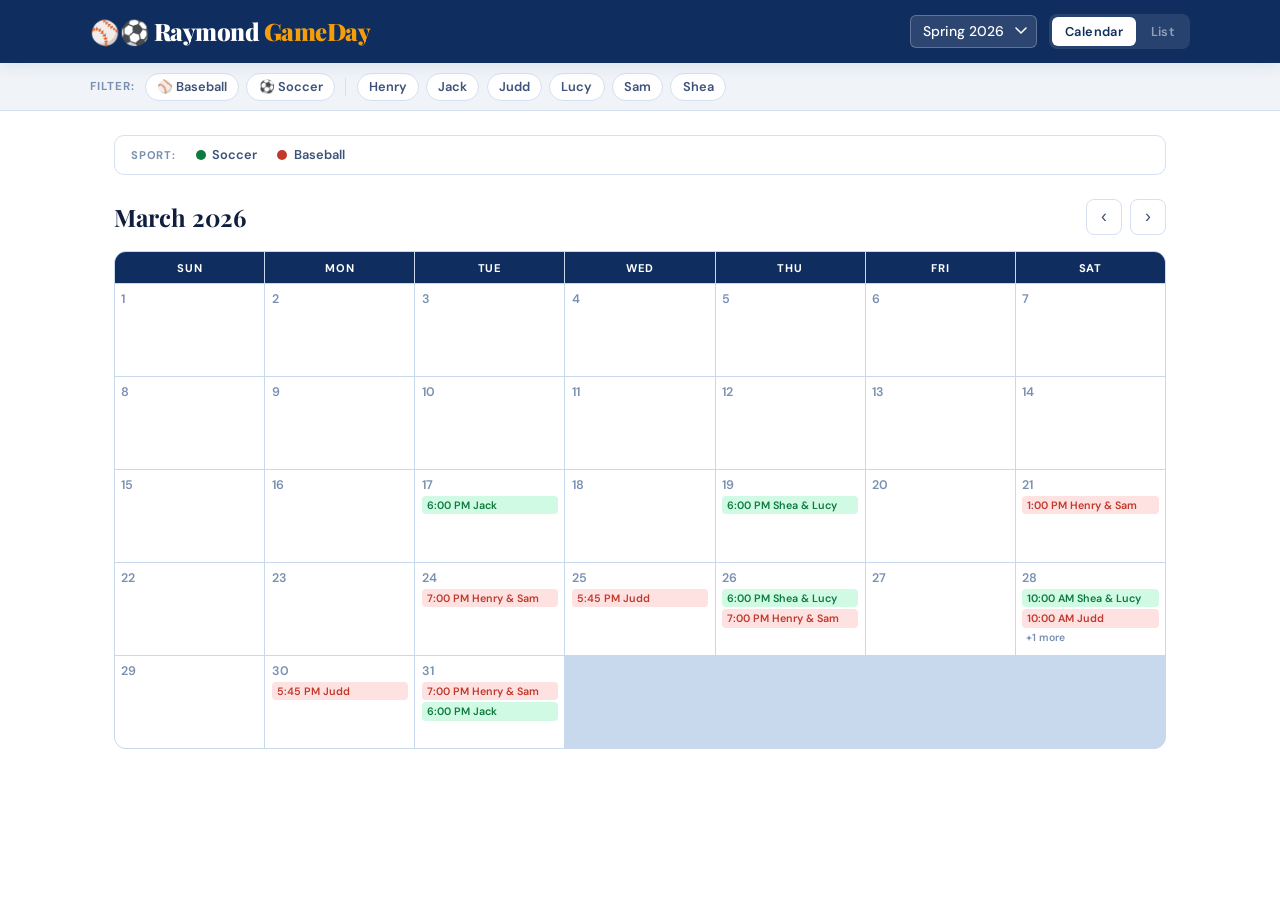
==== commit 12df8465: "Add Henry & Sam (Porky Goodness) Spring Minors baseball schedule 12 games at Holland Park in Athens," ====
--- a/gameday/index.html
+++ b/gameday/index.html
@@ -217,6 +217,8 @@
     .more-events { display: none; }
     .cal-dots { display: flex; flex-wrap: wrap; gap: 3px; margin-top: 2px; }
     .special-label { font-size: 0.58rem; }
+    .special-label.holiday { cursor: pointer; }
+    .special-label.holiday .special-text { display: none; }
     .site-title { font-size: 1.2rem; }
   }
 </style>
@@ -285,6 +287,19 @@
     { kid:"Shea & Lucy", kids:["Shea","Lucy"], sport:"soccer", date:"2026-04-16", time:"19:15", opponent:"Mystics", location:"OVP - B1" },
     { kid:"Shea & Lucy", kids:["Shea","Lucy"], sport:"soccer", date:"2026-04-23", time:"19:15", opponent:"Comets",  location:"OVP - B1" },
     { kid:"Shea & Lucy", kids:["Shea","Lucy"], sport:"soccer", date:"2026-04-30", time:"18:00", opponent:"Aces",    location:"OVP - B3" },
+    // ── Henry & Sam (Porky Goodness – 2026 Spring Minors Baseball) ──
+    { kid:"Henry & Sam", kids:["Henry","Sam"], sport:"baseball", date:"2026-03-21", time:"13:00", opponent:"Blount Heating & Cooling - Strong", location:"Holland Park / Field 3" },
+    { kid:"Henry & Sam", kids:["Henry","Sam"], sport:"baseball", date:"2026-03-24", time:"19:00", opponent:"Aegis IT - Cowert",                  location:"Holland Park / Field 1" },
+    { kid:"Henry & Sam", kids:["Henry","Sam"], sport:"baseball", date:"2026-03-26", time:"19:00", opponent:"Massey Law - Massey",                 location:"Holland Park / Field 1" },
+    { kid:"Henry & Sam", kids:["Henry","Sam"], sport:"baseball", date:"2026-03-31", time:"19:00", opponent:"Junk South - Hosey/Singh",            location:"Holland Park / Field 1" },
+    { kid:"Henry & Sam", kids:["Henry","Sam"], sport:"baseball", date:"2026-04-14", time:"18:30", opponent:"Northeast Sales - Katz",              location:"Holland Park / Field 3" },
+    { kid:"Henry & Sam", kids:["Henry","Sam"], sport:"baseball", date:"2026-04-16", time:"17:30", opponent:"Marine Corps - McClain",              location:"Holland Park / Field 1" },
+    { kid:"Henry & Sam", kids:["Henry","Sam"], sport:"baseball", date:"2026-04-21", time:"18:30", opponent:"Blount Heating & Cooling - Strong",   location:"Holland Park / Field 3" },
+    { kid:"Henry & Sam", kids:["Henry","Sam"], sport:"baseball", date:"2026-04-23", time:"18:30", opponent:"Aegis IT - Cowert",                   location:"Holland Park / Field 3" },
+    { kid:"Henry & Sam", kids:["Henry","Sam"], sport:"baseball", date:"2026-04-28", time:"19:00", opponent:"Massey Law - Massey",                 location:"Holland Park / Field 1" },
+    { kid:"Henry & Sam", kids:["Henry","Sam"], sport:"baseball", date:"2026-04-30", time:"17:30", opponent:"Junk South - Hosey/Singh",            location:"Holland Park / Field 1" },
+    { kid:"Henry & Sam", kids:["Henry","Sam"], sport:"baseball", date:"2026-05-07", time:"18:30", opponent:"Northeast Sales - Katz",              location:"Holland Park / Field 3" },
+    { kid:"Henry & Sam", kids:["Henry","Sam"], sport:"baseball", date:"2026-05-12", time:"18:30", opponent:"Marine Corps - McClain",              location:"Holland Park / Field 3" },
     // ── Judd (Baseball) ──
     { kid:"Judd", sport:"baseball", date:"2026-03-25", time:"17:45", opponent:"", location:"OVP"    },
     { kid:"Judd", sport:"baseball", date:"2026-03-28", time:"10:00", opponent:"", location:"Bogart" },
@@ -531,8 +546,11 @@
 
     if (sp && sp.single) {
       // Single-day event: render label inline as before
-      const icon = isHoliday ? '🐣 ' : '';
-      h += `<div class="special-label ${sp.type}">${icon}${sp.label}</div>`;
+      if (isHoliday) {
+        h += `<div class="special-label holiday" onclick="openHolidaySheet('${sp.label}')">🐣<span class="special-text"> ${sp.label}</span></div>`;
+      } else {
+        h += `<div class="special-label ${sp.type}">${sp.label}</div>`;
+      }
     }
 
     if (dg.length > 0) {
@@ -545,7 +563,7 @@
       h += `<div class="cal-event ${cls}" onclick='event.stopPropagation();openModal(${JSON.stringify(JSON.stringify(g))})'>${g.playoff ? '🏆 ' : ''}${formatTime(g.time)} ${g.kid}</div>`;
     });
 
-    if (dg.length > 2) h += `<div class="more-events" onclick="event.stopPropagation();setView('list')">+${dg.length - 2} more</div>`;
+    if (dg.length > 2) h += `<div class="more-events" onclick="event.stopPropagation();handleCellClick('${ds}')">+${dg.length - 2} more</div>`;
     h += `</div>`;
   }
 
@@ -713,9 +731,84 @@
     <div class="modal-detail"><span class="icon">⏰</span><span>${formatTime(g.time)}</span></div>
     ${g.opponent ? `<div class="modal-detail"><span class="icon">🆚</span><span>vs ${g.opponent}</span></div>` : ''}
     <div class="modal-detail"><span class="icon">📍</span><span>${g.location}</span></div>
+    <div class="modal-detail" id="weatherRow" style="display:none">
+      <span class="icon">🌡️</span><span id="weatherText" style="color:var(--text-mid);font-size:0.85rem">fetching forecast…</span>
+    </div>
   `;
   document.getElementById('modalOverlay').classList.add('open');
   document.body.style.overflow = 'hidden';
+  fetchWeather(g.date, g.time, g.location);
+}
+
+// ═══════════════════════════════════════
+//  WEATHER (Open-Meteo)
+// ═══════════════════════════════════════
+const LOCATION_COORDS = {
+  'OVP':         [33.8557, -83.4418],
+  'Bogart':      [33.9454, -83.5274],
+  'HCM':         [33.8560, -83.4420],
+  'Holland Park':[34.0012, -83.4047],
+};
+const DEFAULT_COORDS = LOCATION_COORDS['OVP'];
+
+function coordsForLocation(loc) {
+  if (!loc) return DEFAULT_COORDS;
+  for (const [key, val] of Object.entries(LOCATION_COORDS)) {
+    if (loc.includes(key)) return val;
+  }
+  return DEFAULT_COORDS;
+}
+
+function wmoToCondition(code) {
+  if (code === 0)                         return ['☀️',  'Clear'];
+  if (code <= 3)                          return ['🌤️', 'Partly Cloudy'];
+  if (code <= 48)                         return ['☁️',  'Cloudy'];
+  if (code <= 67)                         return ['🌧️', 'Rain'];
+  if (code <= 77)                         return ['🌨️', 'Snow'];
+  if (code <= 82)                         return ['🌦️', 'Showers'];
+  if (code >= 95)                         return ['⛈️',  'Thunderstorm'];
+  return ['🌡️', ''];
+}
+
+async function fetchWeather(date, time, location) {
+  const weatherRow  = document.getElementById('weatherRow');
+  const weatherText = document.getElementById('weatherText');
+  if (!weatherRow || !weatherText) return;
+
+  // Only forecast within 16 days
+  const today    = new Date(); today.setHours(0,0,0,0);
+  const gameDate = new Date(date + 'T00:00:00');
+  const diffDays = (gameDate - today) / 86400000;
+  if (diffDays < 0 || diffDays > 15) return;
+
+  weatherRow.style.display = '';
+
+  const [lat, lon] = coordsForLocation(location);
+  const url = `https://api.open-meteo.com/v1/forecast?latitude=${lat}&longitude=${lon}` +
+    `&hourly=temperature_2m,precipitation_probability,weathercode` +
+    `&temperature_unit=fahrenheit&timezone=America%2FNew_York&forecast_days=16`;
+
+  try {
+    const res  = await fetch(url);
+    if (!res.ok) throw new Error('bad response');
+    const data = await res.json();
+
+    // Match game time to closest hour index
+    const [hh, mm] = (time || '12:00').split(':').map(Number);
+    const targetHour = date + 'T' + String(hh).padStart(2,'0') + ':00';
+    const idx = data.hourly.time.indexOf(targetHour);
+    if (idx === -1) { weatherRow.style.display = 'none'; return; }
+
+    const temp  = Math.round(data.hourly.temperature_2m[idx]);
+    const prob  = data.hourly.precipitation_probability[idx] ?? 0;
+    const code  = data.hourly.weathercode[idx];
+    const [emoji, label] = wmoToCondition(code);
+
+    weatherText.style.color = '';
+    weatherText.textContent = `${emoji} ${temp}°F · ${label} · ${prob}% rain chance`;
+  } catch {
+    weatherRow.style.display = 'none';
+  }
 }
 
 function closeModal(e) {
@@ -730,7 +823,6 @@
 //  DAY BOTTOM SHEET (mobile)
 // ═══════════════════════════════════════
 function handleCellClick(ds) {
-  if (window.innerWidth > 640) return;
   const games = getGames().filter(g => g.date === ds);
   if (!games.length) return;
   const d = new Date(ds + 'T12:00:00');
@@ -755,6 +847,14 @@
   document.body.style.overflow = 'hidden';
 }
 
+function openHolidaySheet(label) {
+  if (window.innerWidth > 640) return;
+  document.getElementById('sheetDate').textContent = '🐣 ' + label;
+  document.getElementById('sheetGames').innerHTML = '';
+  document.getElementById('sheetOverlay').classList.add('open');
+  document.body.style.overflow = 'hidden';
+}
+
 function closeDaySheet(e) {
   if (e && e.target !== document.getElementById('sheetOverlay')) return;
   document.getElementById('sheetOverlay').classList.remove('open');
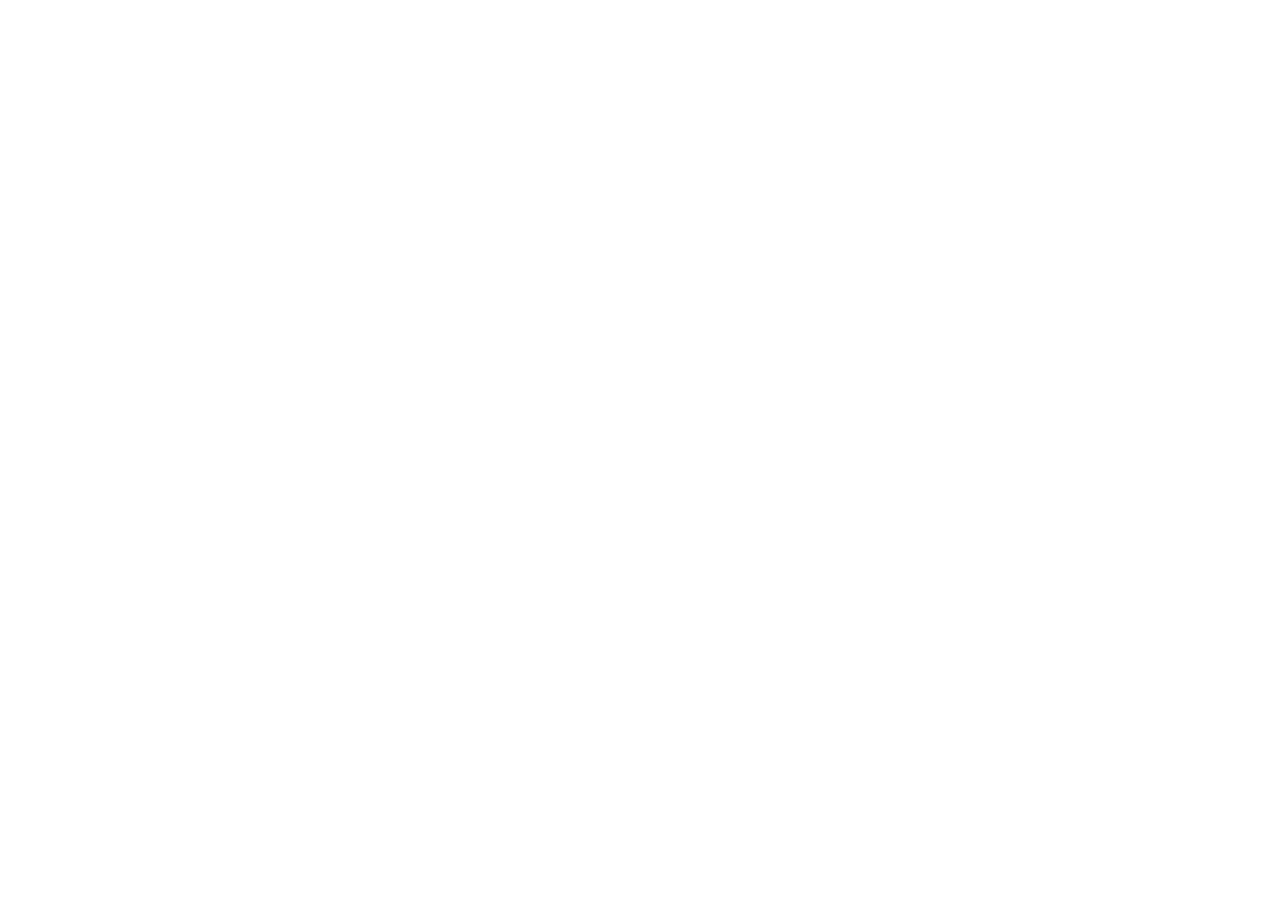
==== commit 07989f1d: "Redirect gameday to The Raymond Hub (hub.raymondapps.com); ignore raymond-hub nested repo Co-Authore" ====
--- a/gameday/index.html
+++ b/gameday/index.html
@@ -3,870 +3,21 @@
 <head>
 <meta charset="UTF-8">
 <meta name="viewport" content="width=device-width, initial-scale=1.0">
+<meta name="robots" content="noindex, nofollow">
+<meta http-equiv="refresh" content="0; url=https://hub.raymondapps.com">
 <link rel="icon" type="image/x-icon" href="favicon.ico">
-<title>GameDay</title>
-<link rel="preconnect" href="https://fonts.googleapis.com">
-<link href="https://fonts.googleapis.com/css2?family=Playfair+Display:wght@700;900&family=DM+Sans:wght@400;500;600&display=swap" rel="stylesheet">
+<title>GameDay has moved</title>
 <style>
-  /* ── LIGHT MODE ── */
-  :root {
-    --bg:           #ffffff;
-    --bg-secondary: #f0f4f9;
-    --bg-card:      #ffffff;
-    --bg-empty:     #f7f9fc;
-    --bg-today:     #eef3fb;
-    --text:         #0f1f3d;
-    --text-mid:     #3d5278;
-    --text-faint:   #7a90b0;
-    --border:       #d5e0f0;
-    --header-bg:    #0f2d5e;
-    --header-text:  #ffffff;
-    --grid-gap:     #c8d8ed;
-    --shadow:       rgba(15,45,94,0.1);
-    --accent:       #1a56db;
-    --accent-pale:  #dbeafe;
-    --grass:        #0d7a3e;
-    --grass-pale:   #d1fae5;
-    --diamond:      #c0392b;
-    --diamond-pale: #fee2e2;
-    --gold:         #f59e0b;
-    --playoff:      #7c3aed;
-    --playoff-pale: #ede9fe;
-    --event:        #b45309;
-    --event-pale:   #fef3c7;
-  }
-
-  /* ── DARK MODE ── */
-  @media (prefers-color-scheme: dark) {
-    :root {
-      --bg:           #1a1a1a;
-      --bg-secondary: #222222;
-      --bg-card:      #2a2a2a;
-      --bg-empty:     #1f1f1f;
-      --bg-today:     #2a3040;
-      --text:         #f0f0f0;
-      --text-mid:     #b0b8c8;
-      --text-faint:   #707888;
-      --border:       #3a3a3a;
-      --header-bg:    #0f2d5e;
-      --header-text:  #ffffff;
-      --grid-gap:     #111111;
-      --shadow:       rgba(0,0,0,0.5);
-      --accent:       #5b9bf8;
-      --accent-pale:  #1a2a42;
-      --grass:        #3dbe6c;
-      --grass-pale:   #0f2a1a;
-      --diamond:      #f07060;
-      --diamond-pale: #2e1210;
-      --gold:         #fbbf24;
-      --playoff:      #b08af8;
-      --playoff-pale: #241540;
-      --event:        #fbbf24;
-      --event-pale:   #2d1f00;
-    }
-  }
-
-  * { box-sizing: border-box; margin: 0; padding: 0; }
-  body { font-family: 'DM Sans', sans-serif; background: var(--bg); color: var(--text); min-height: 100vh; }
-
-  /* ── HEADER ── */
-  header { background: var(--header-bg); color: var(--header-text); padding: 0 1.5rem; position: sticky; top: 0; z-index: 100; box-shadow: 0 2px 16px var(--shadow); }
-  .header-inner { max-width: 1100px; margin: 0 auto; display: flex; align-items: center; justify-content: space-between; gap: 1rem; padding: 0.9rem 0; flex-wrap: wrap; }
-  .site-title { font-family: 'Playfair Display', serif; font-size: 1.5rem; font-weight: 900; letter-spacing: -0.02em; line-height: 1; color: var(--header-text); cursor: pointer; user-select: none; }
-  .site-title span { color: var(--gold); }
-  .header-controls { display: flex; align-items: center; gap: 0.75rem; flex-wrap: wrap; }
-
-  select { background: rgba(255,255,255,0.12); border: 1.5px solid rgba(255,255,255,0.25); color: var(--header-text); font-family: 'DM Sans', sans-serif; font-size: 0.875rem; font-weight: 500; padding: 0.4rem 2rem 0.4rem 0.75rem; border-radius: 6px; cursor: pointer; appearance: none; -webkit-appearance: none; background-image: url("data:image/svg+xml,%3Csvg xmlns='http://www.w3.org/2000/svg' width='12' height='8' viewBox='0 0 12 8'%3E%3Cpath d='M1 1l5 5 5-5' stroke='%23ffffff' stroke-width='1.5' fill='none' stroke-linecap='round'/%3E%3C/svg%3E"); background-repeat: no-repeat; background-position: right 0.6rem center; }
-  select option { background: var(--header-bg); color: var(--header-text); }
-
-  .view-toggle { display: flex; background: rgba(255,255,255,0.1); border-radius: 8px; padding: 3px; gap: 2px; }
-  .view-btn { background: none; border: none; color: rgba(255,255,255,0.5); font-family: 'DM Sans', sans-serif; font-size: 0.8rem; font-weight: 600; padding: 0.35rem 0.8rem; border-radius: 6px; cursor: pointer; transition: all 0.15s; letter-spacing: 0.03em; }
-  .view-btn.active { background: #ffffff; color: var(--header-bg); }
-
-  /* ── FILTERS ── */
-  .filters-bar { background: var(--bg-secondary); border-bottom: 1px solid var(--border); padding: 0.6rem 1.5rem; }
-  .filters-bar-inner { max-width: 1100px; margin: 0 auto; display: flex; gap: 0.45rem; flex-wrap: wrap; align-items: center; }
-  .filter-label { font-size: 0.72rem; font-weight: 700; text-transform: uppercase; letter-spacing: 0.08em; color: var(--text-faint); margin-right: 0.2rem; flex-shrink: 0; }
-  .filter-sep { width: 1px; height: 18px; background: var(--border); margin: 0 0.2rem; flex-shrink: 0; }
-  .chip { background: var(--bg-card); border: 1.5px solid var(--border); color: var(--text-mid); font-family: 'DM Sans', sans-serif; font-size: 0.8rem; font-weight: 600; padding: 0.28rem 0.7rem; border-radius: 20px; cursor: pointer; transition: all 0.15s; }
-  .chip:hover { border-color: var(--accent); color: var(--accent); }
-  .chip.active { background: var(--accent); border-color: var(--accent); color: #fff; }
-  .chip.soccer.active   { background: var(--grass);   border-color: var(--grass); }
-  .chip.baseball.active { background: var(--diamond); border-color: var(--diamond); }
-  .chip.event.active    { background: var(--event);   border-color: var(--event); color: #fff; }
-  .reset-btn { background: none; border: 1.5px solid transparent; color: var(--text-faint); font-family: 'DM Sans', sans-serif; font-size: 0.75rem; font-weight: 600; padding: 0.28rem 0.6rem; border-radius: 20px; cursor: pointer; transition: all 0.15s; margin-left: 0.2rem; display: none; align-items: center; gap: 0.3rem; }
-  .reset-btn.visible { display: inline-flex; border-color: var(--border); color: var(--text-mid); }
-  .reset-btn.visible:hover { border-color: var(--diamond); color: var(--diamond); }
-
-  /* ── MAIN ── */
-  main { max-width: 1100px; margin: 0 auto; padding: 1.5rem 1.5rem 4rem; }
-
-  /* ── LEGEND ── */
-  .legend { display: flex; gap: 1.25rem; flex-wrap: wrap; margin-bottom: 1.25rem; padding: 0.65rem 1rem; background: var(--bg-card); border: 1.5px solid var(--border); border-radius: 10px; align-items: center; }
-  .legend-label { font-size: 0.7rem; font-weight: 700; text-transform: uppercase; letter-spacing: 0.07em; color: var(--text-faint); }
-  .legend-item  { display: flex; align-items: center; gap: 0.4rem; font-size: 0.8rem; font-weight: 600; color: var(--text-mid); }
-  .legend-dot   { width: 10px; height: 10px; border-radius: 50%; flex-shrink: 0; }
-  .legend-dot.soccer   { background: var(--grass); }
-  .legend-dot.baseball { background: var(--diamond); }
-  .legend-dot.playoff  { background: var(--playoff); }
-  .legend-dot.event    { background: var(--event); }
-
-  /* ── CALENDAR ── */
-  .month-header { display: flex; align-items: center; justify-content: space-between; margin-bottom: 1rem; margin-top: 1.5rem; }
-  .month-header:first-child { margin-top: 0; }
-  .month-name { font-family: 'Playfair Display', serif; font-size: 1.5rem; font-weight: 700; color: var(--text); }
-  .nav-btns { display: flex; gap: 0.5rem; }
-  .nav-btn { background: var(--bg-card); border: 1.5px solid var(--border); color: var(--text-mid); font-size: 1.1rem; width: 36px; height: 36px; border-radius: 8px; cursor: pointer; display: flex; align-items: center; justify-content: center; transition: all 0.15s; }
-  .nav-btn:hover { border-color: var(--accent); color: var(--accent); }
-
-  .cal-grid { display: grid; grid-template-columns: repeat(7, minmax(0, 1fr)); gap: 1px; background: var(--grid-gap); border: 1.5px solid var(--grid-gap); border-radius: 12px; overflow: hidden; }
-  .cal-day-name { background: var(--header-bg); color: var(--header-text); text-align: center; font-size: 0.7rem; font-weight: 700; text-transform: uppercase; letter-spacing: 0.08em; padding: 0.55rem 0; }
-  .cal-cell { background: var(--bg-card); min-height: 92px; padding: 0.4rem; position: relative; }
-  .cal-cell.empty       { background: var(--bg-empty); }
-  .cal-cell.today       { background: var(--bg-today); }
-  .cal-cell.today .day-num { color: var(--accent); font-weight: 700; }
-  .cal-cell.spring-break { background: #e8f4fd; }
-  @media (prefers-color-scheme: dark) { .cal-cell.spring-break { background: #0f1f30; } }
-  .day-num { font-size: 0.78rem; font-weight: 600; color: var(--text-faint); margin-bottom: 3px; display: block; }
-
-  .cal-event { font-size: 0.67rem; font-weight: 600; padding: 2px 5px; border-radius: 4px; margin-bottom: 2px; line-height: 1.35; cursor: pointer; white-space: nowrap; overflow: hidden; text-overflow: ellipsis; transition: opacity 0.15s; }
-  .cal-event:hover { opacity: 0.75; }
-  .cal-event.soccer   { background: var(--grass-pale);   color: var(--grass); }
-  .cal-event.baseball { background: var(--diamond-pale); color: var(--diamond); }
-  .cal-event.playoff  { background: var(--playoff-pale); color: var(--playoff); }
-  .cal-event.event    { background: var(--event-pale);   color: var(--event); }
-
-  .special-label { font-size: 0.62rem; font-weight: 700; text-transform: uppercase; letter-spacing: 0.05em; padding: 2px 4px; border-radius: 3px; margin-bottom: 2px; white-space: nowrap; overflow: hidden; text-overflow: ellipsis; }
-  .special-label.break   { color: var(--accent); background: var(--accent-pale); }
-  .special-label.holiday { color: var(--event); background: var(--event-pale); }
-
-  .more-events { font-size: 0.65rem; font-weight: 600; color: var(--text-faint); padding: 1px 4px; cursor: pointer; }
-  .more-events:hover { color: var(--accent); text-decoration: underline; }
-
-  /* ── LIST VIEW ── */
-  .past-toggle { display: flex; align-items: center; gap: 0.4rem; font-size: 0.8rem; font-weight: 600; color: var(--text-faint); background: var(--bg-secondary); border: 1.5px solid var(--border); border-radius: 8px; padding: 0.5rem 0.85rem; margin-bottom: 1rem; cursor: pointer; transition: color 0.15s, border-color 0.15s; user-select: none; }
-  .past-toggle:hover { color: var(--accent); border-color: var(--accent); }
-  .list-section { margin-bottom: 2rem; }
-  .list-date-header { font-size: 0.82rem; font-weight: 700; color: var(--text-faint); padding: 0.45rem 0 0.4rem; border-bottom: 1.5px solid var(--border); margin-bottom: 0.5rem; text-transform: uppercase; letter-spacing: 0.06em; }
-  .list-date-header .weekday { color: var(--text); font-size: 1rem; text-transform: none; letter-spacing: 0; font-family: 'Playfair Display', serif; }
-
-  .game-card { background: var(--bg-card); border: 1.5px solid var(--border); border-radius: 10px; padding: 0.75rem 1rem; margin-bottom: 0.5rem; display: flex; align-items: center; gap: 1rem; cursor: pointer; transition: border-color 0.15s, box-shadow 0.15s; position: relative; overflow: hidden; }
-  .game-card:hover { border-color: var(--accent); box-shadow: 0 2px 12px var(--shadow); }
-  .game-card::before { content: ''; position: absolute; left: 0; top: 0; bottom: 0; width: 4px; border-radius: 2px 0 0 2px; }
-  .game-card.soccer::before   { background: var(--grass); }
-  .game-card.baseball::before { background: var(--diamond); }
-  .game-card.playoff::before  { background: var(--playoff); }
-  .game-card.event::before    { background: var(--event); }
-
-  .sport-icon { font-size: 1.4rem; flex-shrink: 0; width: 36px; text-align: center; }
-  .game-info  { flex: 1; min-width: 0; }
-  .game-who   { font-size: 0.95rem; font-weight: 600; color: var(--text); }
-  .game-who .vs { color: var(--text-faint); font-weight: 400; font-size: 0.85rem; }
-  .game-meta  { font-size: 0.8rem; color: var(--text-mid); margin-top: 3px; display: flex; gap: 0.6rem; flex-wrap: wrap; align-items: center; }
-  .game-time-badge { font-size: 0.82rem; font-weight: 700; color: var(--text-mid); white-space: nowrap; text-align: right; flex-shrink: 0; }
-  .playoff-badge { font-size: 0.65rem; font-weight: 700; text-transform: uppercase; letter-spacing: 0.05em; padding: 2px 6px; border-radius: 4px; background: var(--playoff-pale); color: var(--playoff); display: inline-flex; align-items: center; gap: 3px; }
-
-  /* ── MODAL ── */
-  .modal-overlay { position: fixed; inset: 0; background: rgba(10,20,50,0.6); backdrop-filter: blur(4px); z-index: 200; display: flex; align-items: center; justify-content: center; padding: 1rem; opacity: 0; pointer-events: none; transition: opacity 0.2s; }
-  .modal-overlay.open { opacity: 1; pointer-events: all; }
-  .modal { background: var(--bg-card); border-radius: 16px; padding: 1.75rem; max-width: 380px; width: 100%; box-shadow: 0 24px 64px rgba(10,20,50,0.25); transform: translateY(14px); transition: transform 0.2s; position: relative; border: 1.5px solid var(--border); }
-  .modal-overlay.open .modal { transform: translateY(0); }
-  .modal-sport-bar { height: 5px; border-radius: 3px; margin-bottom: 1.25rem; }
-  .modal-sport-bar.soccer   { background: var(--grass); }
-  .modal-sport-bar.baseball { background: var(--diamond); }
-  .modal-sport-bar.playoff  { background: var(--playoff); }
-  .modal-sport-bar.event    { background: var(--event); }
-  .modal-title { font-family: 'Playfair Display', serif; font-size: 1.3rem; font-weight: 700; margin-bottom: 0.2rem; color: var(--text); display: flex; align-items: center; gap: 0.5rem; flex-wrap: wrap; }
-  .modal-sport-label { font-size: 0.72rem; font-weight: 700; text-transform: uppercase; letter-spacing: 0.08em; color: var(--text-faint); margin-bottom: 1rem; }
-  .modal-detail { display: flex; gap: 0.65rem; align-items: flex-start; margin-bottom: 0.65rem; font-size: 0.9rem; color: var(--text); }
-  .modal-detail .icon { font-size: 1rem; flex-shrink: 0; margin-top: 1px; }
-  .modal-close { position: absolute; top: 1rem; right: 1rem; background: var(--bg-secondary); border: 1px solid var(--border); width: 28px; height: 28px; border-radius: 50%; font-size: 0.85rem; cursor: pointer; display: flex; align-items: center; justify-content: center; color: var(--text-mid); transition: background 0.15s; }
-  .modal-close:hover { background: var(--accent-pale); color: var(--accent); }
-
-  /* ── EMPTY STATE ── */
-  .empty-state { text-align: center; padding: 4rem 2rem; color: var(--text-mid); }
-  .empty-state .big-icon { font-size: 3rem; margin-bottom: 1rem; }
-  .empty-state h3 { font-family: 'Playfair Display', serif; font-size: 1.3rem; margin-bottom: 0.5rem; color: var(--text); }
-  .empty-state p { font-size: 0.9rem; }
-
-  /* ── CALENDAR GRID WRAP (for span overlays) ── */
-  .cal-grid-wrap { position: relative; }
-
-  /* ── CALENDAR DOTS ── */
-  .cal-dots { display: none; }
-  .cal-dot { width: 7px; height: 7px; border-radius: 50%; flex-shrink: 0; }
-  .cal-dot.soccer   { background: var(--grass); }
-  .cal-dot.baseball { background: var(--diamond); }
-  .cal-dot.playoff  { background: var(--playoff); }
-
-  /* ── BOTTOM SHEET ── */
-  .sheet-overlay { position: fixed; inset: 0; background: rgba(10,20,50,0.5); backdrop-filter: blur(4px); z-index: 200; opacity: 0; pointer-events: none; transition: opacity 0.25s; }
-  .sheet-overlay.open { opacity: 1; pointer-events: all; }
-  .bottom-sheet { position: absolute; bottom: 0; left: 0; right: 0; background: var(--bg-card); border-radius: 16px 16px 0 0; padding: 0 1rem 2rem; max-height: 80vh; overflow-y: auto; transform: translateY(100%); transition: transform 0.3s cubic-bezier(0.32,0.72,0,1); border: 1.5px solid var(--border); border-bottom: none; }
-  .sheet-overlay.open .bottom-sheet { transform: translateY(0); }
-  .sheet-handle { width: 36px; height: 4px; background: var(--border); border-radius: 2px; margin: 12px auto 0; }
-  .sheet-header { display: flex; align-items: center; justify-content: space-between; padding: 0.85rem 0 0.65rem; border-bottom: 1.5px solid var(--border); margin-bottom: 0.75rem; }
-  .sheet-date { font-family: 'Playfair Display', serif; font-size: 1.1rem; font-weight: 700; color: var(--text); }
-  .sheet-close { background: var(--bg-secondary); border: 1px solid var(--border); width: 28px; height: 28px; border-radius: 50%; font-size: 0.85rem; cursor: pointer; display: flex; align-items: center; justify-content: center; color: var(--text-mid); flex-shrink: 0; }
-
-  /* ── MOBILE ── */
-  @media (max-width: 640px) {
-    .cal-cell { min-height: 60px; }
-    .cal-cell.has-games { cursor: pointer; }
-    .cal-event { display: none; }
-    .more-events { display: none; }
-    .cal-dots { display: flex; flex-wrap: wrap; gap: 3px; margin-top: 2px; }
-    .special-label { font-size: 0.58rem; }
-    .special-label.holiday { cursor: pointer; }
-    .special-label.holiday .special-text { display: none; }
-    .site-title { font-size: 1.2rem; }
-  }
+  body { font-family: -apple-system, BlinkMacSystemFont, 'Segoe UI', sans-serif; background: #0f2d5e; color: #fff; min-height: 100vh; display: flex; align-items: center; justify-content: center; margin: 0; text-align: center; padding: 1rem; }
+  a { color: #f59e0b; font-weight: 700; }
+  h1 { font-size: 1.4rem; }
 </style>
 </head>
 <body>
-
-<header>
-  <div class="header-inner">
-    <div class="site-title" onclick="resetToHome()">⚾⚽ Raymond <span>GameDay</span></div>
-    <div class="header-controls">
-      <select id="seasonSelect"></select>
-      <div class="view-toggle">
-        <button class="view-btn active" onclick="setView('calendar')">Calendar</button>
-        <button class="view-btn" onclick="setView('list')">List</button>
-      </div>
-    </div>
-  </div>
-</header>
-
-<div class="filters-bar">
-  <div class="filters-bar-inner" id="filtersBar"></div>
+<div>
+  <h1>⚾⚽ GameDay is now 🏡 The Raymond Hub</h1>
+  <p>Taking you there… or tap <a href="https://hub.raymondapps.com">hub.raymondapps.com</a> and update your bookmark.</p>
 </div>
-
-<main id="main"></main>
-
-<div class="sheet-overlay" id="sheetOverlay" onclick="closeDaySheet(event)">
-  <div class="bottom-sheet">
-    <div class="sheet-handle"></div>
-    <div class="sheet-header">
-      <span class="sheet-date" id="sheetDate"></span>
-      <button class="sheet-close" onclick="closeDaySheet()">✕</button>
-    </div>
-    <div id="sheetGames"></div>
-  </div>
-</div>
-
-<div class="modal-overlay" id="modalOverlay" onclick="closeModal(event)">
-  <div class="modal">
-    <button class="modal-close" onclick="closeModal()">✕</button>
-    <div class="modal-sport-bar" id="modalBar"></div>
-    <div class="modal-title" id="modalTitle"></div>
-    <div class="modal-sport-label" id="modalSport"></div>
-    <div id="modalBody"></div>
-  </div>
-</div>
-
-<script>
-// ════════════════════════════════════════════════════════════════
-//  DATA
-//  kid    – display name shown on calendar/list
-//  kids   – optional array for individual filter chips (multi-kid entries)
-//  sport  – "soccer" | "baseball" | "event"
-//  date   – "YYYY-MM-DD"
-//  time   – "HH:MM" (24-hr)
-//  opponent – opponent name (empty string if unknown)
-//  location – field/park
-//  playoff  – true for playoff games (omit for regular season)
-// ════════════════════════════════════════════════════════════════
-const SEASONS = {
-  "Spring 2026": [
-    // ── Shea & Lucy (Storm – U10 Girls Soccer) ──
-    { kid:"Shea & Lucy", kids:["Shea","Lucy"], sport:"soccer", date:"2026-03-19", time:"18:00", opponent:"Comets",  location:"OVP - B3" },
-    { kid:"Shea & Lucy", kids:["Shea","Lucy"], sport:"soccer", date:"2026-03-26", time:"18:00", opponent:"Aces",    location:"OVP - B1" },
-    { kid:"Shea & Lucy", kids:["Shea","Lucy"], sport:"soccer", date:"2026-03-28", time:"10:00", opponent:"Shock",   location:"OVP - B1" },
-    { kid:"Shea & Lucy", kids:["Shea","Lucy"], sport:"soccer", date:"2026-04-02", time:"18:00", opponent:"Dream",   location:"OVP - B1" },
-    { kid:"Shea & Lucy", kids:["Shea","Lucy"], sport:"soccer", date:"2026-04-16", time:"19:15", opponent:"Mystics", location:"OVP - B1" },
-    { kid:"Shea & Lucy", kids:["Shea","Lucy"], sport:"soccer", date:"2026-04-23", time:"19:15", opponent:"Comets",  location:"OVP - B1" },
-    { kid:"Shea & Lucy", kids:["Shea","Lucy"], sport:"soccer", date:"2026-04-30", time:"18:00", opponent:"Aces",    location:"OVP - B3" },
-    // ── Henry & Sam (Porky Goodness – 2026 Spring Minors Baseball) ──
-    { kid:"Henry & Sam", kids:["Henry","Sam"], sport:"baseball", date:"2026-03-21", time:"13:00", opponent:"Blount Heating & Cooling - Strong", location:"Holland Park / Field 3" },
-    { kid:"Henry & Sam", kids:["Henry","Sam"], sport:"baseball", date:"2026-03-24", time:"19:00", opponent:"Aegis IT - Cowert",                  location:"Holland Park / Field 1" },
-    { kid:"Henry & Sam", kids:["Henry","Sam"], sport:"baseball", date:"2026-03-26", time:"19:00", opponent:"Massey Law - Massey",                 location:"Holland Park / Field 1" },
-    { kid:"Henry & Sam", kids:["Henry","Sam"], sport:"baseball", date:"2026-03-31", time:"19:00", opponent:"Junk South - Hosey/Singh",            location:"Holland Park / Field 1" },
-    { kid:"Henry & Sam", kids:["Henry","Sam"], sport:"baseball", date:"2026-04-14", time:"18:30", opponent:"Northeast Sales - Katz",              location:"Holland Park / Field 3" },
-    { kid:"Henry & Sam", kids:["Henry","Sam"], sport:"baseball", date:"2026-04-16", time:"17:30", opponent:"Marine Corps - McClain",              location:"Holland Park / Field 1" },
-    { kid:"Henry & Sam", kids:["Henry","Sam"], sport:"baseball", date:"2026-04-21", time:"18:30", opponent:"Blount Heating & Cooling - Strong",   location:"Holland Park / Field 3" },
-    { kid:"Henry & Sam", kids:["Henry","Sam"], sport:"baseball", date:"2026-04-23", time:"18:30", opponent:"Aegis IT - Cowert",                   location:"Holland Park / Field 3" },
-    { kid:"Henry & Sam", kids:["Henry","Sam"], sport:"baseball", date:"2026-04-28", time:"19:00", opponent:"Massey Law - Massey",                 location:"Holland Park / Field 1" },
-    { kid:"Henry & Sam", kids:["Henry","Sam"], sport:"baseball", date:"2026-04-30", time:"17:30", opponent:"Junk South - Hosey/Singh",            location:"Holland Park / Field 1" },
-    { kid:"Henry & Sam", kids:["Henry","Sam"], sport:"baseball", date:"2026-05-07", time:"18:30", opponent:"Northeast Sales - Katz",              location:"Holland Park / Field 3" },
-    { kid:"Henry & Sam", kids:["Henry","Sam"], sport:"baseball", date:"2026-05-12", time:"18:30", opponent:"Marine Corps - McClain",              location:"Holland Park / Field 3" },
-    // ── Judd (Baseball) ──
-    { kid:"Judd", sport:"baseball", date:"2026-03-25", time:"17:45", opponent:"", location:"OVP"    },
-    { kid:"Judd", sport:"baseball", date:"2026-03-28", time:"10:00", opponent:"", location:"Bogart" },
-    { kid:"Judd", sport:"baseball", date:"2026-03-30", time:"17:45", opponent:"", location:"OVP"    },
-    { kid:"Judd", sport:"baseball", date:"2026-04-13", time:"17:45", opponent:"", location:"Bogart" },
-    { kid:"Judd", sport:"baseball", date:"2026-04-16", time:"17:45", opponent:"", location:"Bogart" },
-    { kid:"Judd", sport:"baseball", date:"2026-04-21", time:"17:45", opponent:"", location:"Bogart" },
-    { kid:"Judd", sport:"baseball", date:"2026-04-25", time:"12:00", opponent:"", location:"OVP"    },
-    { kid:"Judd", sport:"baseball", date:"2026-04-30", time:"17:45", opponent:"", location:"Bogart" },
-    { kid:"Judd", sport:"baseball", date:"2026-05-02", time:"11:00", opponent:"", location:"Bogart" },
-    { kid:"Judd", sport:"baseball", date:"2026-05-06", time:"17:45", opponent:"", location:"OVP"    },
-    { kid:"Judd", sport:"baseball", date:"2026-05-09", time:"10:00", opponent:"", location:"Bogart" },
-    // ── Jack (Badgers – U8 Boys Soccer) ──
-    { kid:"Jack", sport:"soccer", date:"2026-03-17", time:"18:00", opponent:"Panthers", location:"OVP - C4" },
-    { kid:"Jack", sport:"soccer", date:"2026-03-28", time:"11:30", opponent:"Wildcats", location:"OVP - C3" },
-    { kid:"Jack", sport:"soccer", date:"2026-03-31", time:"18:00", opponent:"Vipers",   location:"OVP - C8" },
-    { kid:"Jack", sport:"soccer", date:"2026-04-14", time:"18:00", opponent:"Tigers",   location:"OVP - C3" },
-    { kid:"Jack", sport:"soccer", date:"2026-04-21", time:"18:00", opponent:"Buckeyes", location:"OVP - C3" },
-    { kid:"Jack", sport:"soccer", date:"2026-04-28", time:"18:00", opponent:"Wolves",   location:"HCM - 4C" },
-    { kid:"Jack", sport:"soccer", date:"2026-05-05", time:"18:00", opponent:"Bears",    location:"OVP - C4" },
-  ]
-};
-
-const SPECIAL_DAYS = {
-  "Spring 2026": [
-    { date:"2026-04-05", label:"Easter",       type:"holiday" },
-    { date:"2026-04-06", endDate:"2026-04-10", label:"Spring Break", type:"break" },
-  ]
-};
-
-// ═══════════════════════════════════════
-//  STATE
-// ═══════════════════════════════════════
-let currentView   = 'calendar';
-let currentSeason = Object.keys(SEASONS)[0];
-let calMonth      = null;
-let activeKids    = new Set();
-let activeSports  = new Set();
-
-function filtersActive() { return activeKids.size > 0 || activeSports.size > 0; }
-
-// A game matches the kid filter if:
-//   - no kid filter active, OR
-//   - the game's kids[] array contains a selected kid, OR
-//   - the game's kid string matches directly
-function gameMatchesKids(g) {
-  if (!activeKids.size) return true;
-  if (g.kids) return g.kids.some(k => activeKids.has(k));
-  return activeKids.has(g.kid);
-}
-
-function getGames() {
-  return (SEASONS[currentSeason] || []).filter(g => {
-    if (!gameMatchesKids(g)) return false;
-    if (activeSports.size && !activeSports.has(g.sport)) return false;
-    return true;
-  });
-}
-
-// ═══════════════════════════════════════
-//  INIT
-// ═══════════════════════════════════════
-function init() {
-  const sel = document.getElementById('seasonSelect');
-  Object.keys(SEASONS).forEach(s => {
-    const o = document.createElement('option');
-    o.value = s; o.textContent = s; sel.appendChild(o);
-  });
-  sel.addEventListener('change', () => {
-    currentSeason = sel.value; calMonth = null;
-    activeKids.clear(); activeSports.clear();
-    buildFilters(); render();
-  });
-  setInitialMonth(); buildFilters(); render();
-}
-
-function setInitialMonth() {
-  const games = SEASONS[currentSeason];
-  if (!games || !games.length) { const n = new Date(); calMonth = { year: n.getFullYear(), month: n.getMonth() }; return; }
-  const today  = toDateStr(new Date());
-  const sorted = [...games].sort((a,b) => a.date.localeCompare(b.date));
-  const target = sorted.find(g => g.date >= today) || sorted[0];
-  const d = new Date(target.date + 'T12:00:00');
-  calMonth = { year: d.getFullYear(), month: d.getMonth() };
-}
-
-function toDateStr(d) { return `${d.getFullYear()}-${String(d.getMonth()+1).padStart(2,'0')}-${String(d.getDate()).padStart(2,'0')}`; }
-
-// ═══════════════════════════════════════
-//  FILTERS
-// ═══════════════════════════════════════
-function buildFilters() {
-  const games  = SEASONS[currentSeason] || [];
-  // Expand kids[] for filter chip generation
-  const kidSet = new Set();
-  games.forEach(g => { (g.kids || [g.kid]).forEach(k => kidSet.add(k)); });
-  const kids   = [...kidSet].sort();
-  const sports = [...new Set(games.map(g => g.sport))].sort();
-
-  const bar = document.getElementById('filtersBar');
-  bar.innerHTML = '<span class="filter-label">Filter:</span>';
-
-  sports.forEach(s => {
-    const c = document.createElement('button');
-    c.className = `chip ${s}${activeSports.has(s) ? ' active' : ''}`;
-    c.textContent = s === 'soccer' ? '⚽ Soccer' : s === 'baseball' ? '⚾ Baseball' : '🎭 Event';
-    c.onclick = () => { toggleFilter(activeSports, s, c, true); updateReset(); };
-    bar.appendChild(c);
-  });
-
-  if (kids.length > 1) {
-    const sep = document.createElement('span'); sep.className = 'filter-sep'; bar.appendChild(sep);
-    kids.forEach(k => {
-      const c = document.createElement('button');
-      c.className = `chip${activeKids.has(k) ? ' active' : ''}`;
-      c.textContent = k;
-      c.onclick = () => { toggleFilter(activeKids, k, c, false); updateReset(); };
-      bar.appendChild(c);
-    });
-  }
-
-  const rb = document.createElement('button');
-  rb.id = 'resetBtn';
-  rb.innerHTML = '✕ Reset';
-  rb.className = `reset-btn${filtersActive() ? ' visible' : ''}`;
-  rb.onclick = resetFilters;
-  bar.appendChild(rb);
-}
-
-function updateReset() {
-  const b = document.getElementById('resetBtn');
-  if (b) b.classList.toggle('visible', filtersActive());
-}
-
-function resetFilters() { activeKids.clear(); activeSports.clear(); buildFilters(); render(); }
-
-function toggleFilter(set, val, btn, isSport) {
-  if (set.has(val)) { set.delete(val); btn.classList.remove('active'); if (isSport) btn.classList.remove(val); }
-  else              { set.add(val);    btn.classList.add('active');    if (isSport) btn.classList.add(val); }
-  render();
-}
-
-// ═══════════════════════════════════════
-//  VIEW / RENDER
-// ═══════════════════════════════════════
-function resetToHome() {
-  currentView = 'calendar';
-  activeKids.clear(); activeSports.clear();
-  setInitialMonth();
-  document.querySelectorAll('.view-btn').forEach((b, i) => b.classList.toggle('active', i === 0));
-  buildFilters(); render();
-}
-
-function setView(v) {
-  currentView = v;
-  document.querySelectorAll('.view-btn').forEach((b, i) =>
-    b.classList.toggle('active', (i === 0 && v === 'calendar') || (i === 1 && v === 'list')));
-  render();
-}
-function render() { currentView === 'calendar' ? renderCalendar() : renderList(); }
-
-// ═══════════════════════════════════════
-//  CALENDAR
-// ═══════════════════════════════════════
-function renderCalendar() {
-  const main  = document.getElementById('main');
-  const games = getGames();
-  const { year, month } = calMonth;
-
-  const byDate = {};
-  games.forEach(g => { (byDate[g.date] = byDate[g.date] || []).push(g); });
-
-  // Build per-date coverage map; multi-day entries get a spanId for overlay rendering
-  const spanCoverage = {};
-  let _sid = 0;
-  (SPECIAL_DAYS[currentSeason] || []).forEach(s => {
-    const id = _sid++;
-    if (!s.endDate) {
-      spanCoverage[s.date] = { label: s.label, type: s.type, isStart: true, isEnd: true, single: true, spanId: id };
-    } else {
-      let cur = new Date(s.date + 'T12:00:00');
-      const end = new Date(s.endDate + 'T12:00:00');
-      let first = true;
-      while (cur <= end) {
-        const ds = toDateStr(cur);
-        spanCoverage[ds] = { label: s.label, type: s.type, isStart: first, isEnd: ds === s.endDate, single: false, spanId: id };
-        first = false;
-        cur.setDate(cur.getDate() + 1);
-      }
-    }
-  });
-
-  const firstDay    = new Date(year, month, 1).getDay();
-  const daysInMonth = new Date(year, month + 1, 0).getDate();
-  const monthName   = new Date(year, month, 1).toLocaleString('default', { month: 'long', year: 'numeric' });
-  const todayStr    = toDateStr(new Date());
-  const hasPlayoffs = games.some(g => g.playoff);
-  const hasEvents   = games.some(g => g.sport === 'event');
-
-  let h = `
-  <div class="legend">
-    <span class="legend-label">Sport:</span>
-    <span class="legend-item"><span class="legend-dot soccer"></span> Soccer</span>
-    <span class="legend-item"><span class="legend-dot baseball"></span> Baseball</span>
-    ${hasPlayoffs ? '<span class="legend-item"><span class="legend-dot playoff"></span> Playoff</span>' : ''}
-    ${hasEvents   ? '<span class="legend-item"><span class="legend-dot event"></span> Event</span>'   : ''}
-  </div>
-  <div class="month-header">
-    <h2 class="month-name">${monthName}</h2>
-    <div class="nav-btns">
-      <button class="nav-btn" onclick="changeMonth(-1)">&#8249;</button>
-      <button class="nav-btn" onclick="changeMonth(1)">&#8250;</button>
-    </div>
-  </div>
-  <div class="cal-grid-wrap"><div class="cal-grid">
-    <div class="cal-day-name">Sun</div><div class="cal-day-name">Mon</div>
-    <div class="cal-day-name">Tue</div><div class="cal-day-name">Wed</div>
-    <div class="cal-day-name">Thu</div><div class="cal-day-name">Fri</div>
-    <div class="cal-day-name">Sat</div>`;
-
-  for (let i = 0; i < firstDay; i++) h += `<div class="cal-cell empty"></div>`;
-
-  for (let d = 1; d <= daysInMonth; d++) {
-    const ds = `${year}-${String(month + 1).padStart(2, '0')}-${String(d).padStart(2, '0')}`;
-    const dg = byDate[ds] || [];
-    const sp = spanCoverage[ds];
-    const isBreak   = sp && sp.type === 'break';
-    const isHoliday = sp && sp.type === 'holiday';
-
-    let cellCls = 'cal-cell';
-    if (ds === todayStr) cellCls += ' today';
-    if (isBreak)         cellCls += ' spring-break';
-    if (dg.length > 0)   cellCls += ' has-games';
-
-    // Data attrs for multi-day span overlay (start/end cells only)
-    let spanAttrs = '';
-    if (sp && !sp.single) {
-      if (sp.isStart) spanAttrs += ` data-span-id="${sp.spanId}" data-span-label="${sp.label}" data-span-type="${sp.type}"`;
-      if (sp.isEnd)   spanAttrs += ` data-span-end="${sp.spanId}"`;
-    }
-
-    const cellClick = dg.length > 0 ? ` onclick="handleCellClick('${ds}')"` : '';
-    h += `<div class="${cellCls}"${cellClick}${spanAttrs}><span class="day-num">${d}</span>`;
-
-    if (sp && sp.single) {
-      // Single-day event: render label inline as before
-      if (isHoliday) {
-        h += `<div class="special-label holiday" onclick="openHolidaySheet('${sp.label}')">🐣<span class="special-text"> ${sp.label}</span></div>`;
-      } else {
-        h += `<div class="special-label ${sp.type}">${sp.label}</div>`;
-      }
-    }
-
-    if (dg.length > 0) {
-      const dots = dg.map(g => `<span class="cal-dot ${g.playoff ? 'playoff' : g.sport}"></span>`).join('');
-      h += `<div class="cal-dots">${dots}</div>`;
-    }
-
-    dg.slice(0, 2).forEach(g => {
-      const cls = g.playoff ? 'playoff' : g.sport;
-      h += `<div class="cal-event ${cls}" onclick='event.stopPropagation();openModal(${JSON.stringify(JSON.stringify(g))})'>${g.playoff ? '🏆 ' : ''}${formatTime(g.time)} ${g.kid}</div>`;
-    });
-
-    if (dg.length > 2) h += `<div class="more-events" onclick="event.stopPropagation();handleCellClick('${ds}')">+${dg.length - 2} more</div>`;
-    h += `</div>`;
-  }
-
-  h += `</div></div>`; // close cal-grid + cal-grid-wrap
-  main.innerHTML = h;
-  requestAnimationFrame(attachSpanLabels);
-}
-
-function attachSpanLabels() {
-  const wrap = document.querySelector('.cal-grid-wrap');
-  if (!wrap) return;
-  // Remove any stale overlays from previous render
-  wrap.querySelectorAll('.span-overlay').forEach(el => el.remove());
-
-  const wrapRect = wrap.getBoundingClientRect();
-  wrap.querySelectorAll('[data-span-id]').forEach(startCell => {
-    const spanId  = startCell.dataset.spanId;
-    const label   = startCell.dataset.spanLabel;
-    const type    = startCell.dataset.spanType;
-    const endCell = wrap.querySelector(`[data-span-end="${spanId}"]`) || startCell;
-
-    const sr = startCell.getBoundingClientRect();
-    const er = endCell.getBoundingClientRect();
-    const pl = parseFloat(getComputedStyle(startCell).paddingLeft);
-    const pt = parseFloat(getComputedStyle(startCell).paddingTop);
-    const dayNumH = (startCell.querySelector('.day-num')?.getBoundingClientRect().height ?? 14) + 2;
-
-    // If start and end are on the same row, draw one spanning bar;
-    // otherwise just span to the end of the start row.
-    const sameRow  = Math.abs(sr.top - er.top) < 10;
-    const rightEdge = sameRow ? er.right : sr.right + sr.width * 6; // fallback: rest of row
-
-    const el = document.createElement('div');
-    el.className = `special-label ${type} span-overlay`;
-    el.textContent = label;
-    el.style.cssText =
-      `position:absolute;pointer-events:none;z-index:2;box-sizing:border-box;` +
-      `left:${sr.left - wrapRect.left + pl}px;` +
-      `top:${sr.top - wrapRect.top + pt + dayNumH}px;` +
-      `width:${rightEdge - sr.left - pl - 3}px;`;
-    wrap.appendChild(el);
-  });
-}
-
-function changeMonth(dir) {
-  let { year, month } = calMonth;
-  month += dir;
-  if (month < 0)  { month = 11; year--; }
-  if (month > 11) { month = 0;  year++; }
-  calMonth = { year, month };
-  renderCalendar();
-}
-
-// ═══════════════════════════════════════
-//  LIST
-// ═══════════════════════════════════════
-function renderList() {
-  const main  = document.getElementById('main');
-  const games = getGames();
-
-  if (!games.length) {
-    main.innerHTML = `<div class="empty-state"><div class="big-icon">📭</div><h3>No games found</h3><p>Try adjusting your filters above.</p></div>`;
-    return;
-  }
-
-  const sorted = [...games].sort((a, b) => a.date.localeCompare(b.date) || a.time.localeCompare(b.time));
-  const byDate = {}, dateOrder = [];
-  sorted.forEach(g => {
-    if (!byDate[g.date]) { byDate[g.date] = []; dateOrder.push(g.date); }
-    byDate[g.date].push(g);
-  });
-
-  const today       = toDateStr(new Date());
-  const hasPlayoffs = games.some(g => g.playoff);
-  const hasEvents   = games.some(g => g.sport === 'event');
-  const pastDates   = dateOrder.filter(ds => ds < today);
-  const futureDates = dateOrder.filter(ds => ds >= today);
-
-  let h = `<div class="legend">
-    <span class="legend-label">Sport:</span>
-    <span class="legend-item"><span class="legend-dot soccer"></span> Soccer</span>
-    <span class="legend-item"><span class="legend-dot baseball"></span> Baseball</span>
-    ${hasPlayoffs ? '<span class="legend-item"><span class="legend-dot playoff"></span> Playoff</span>' : ''}
-    ${hasEvents   ? '<span class="legend-item"><span class="legend-dot event"></span> Event</span>'   : ''}
-  </div>`;
-
-  if (pastDates.length) {
-    const label = `${pastDates.length} past game date${pastDates.length > 1 ? 's' : ''}`;
-    h += `<div id="pastToggle" class="past-toggle" onclick="togglePast()">
-      <span id="pastToggleIcon">▸</span>
-      <span id="pastToggleLabel">${label} — tap to show</span>
-    </div>
-    <div id="pastGames" style="display:none">`;
-    pastDates.forEach(ds => { h += buildDateSection(ds, byDate[ds], true); });
-    h += `</div>`;
-  }
-
-  h += `<div id="upcoming-anchor"></div>`;
-  futureDates.forEach(ds => { h += buildDateSection(ds, byDate[ds], false); });
-
-  main.innerHTML = h;
-
-  const anchor = document.getElementById('upcoming-anchor');
-  if (anchor && futureDates.length) {
-    setTimeout(() => {
-      const top = anchor.getBoundingClientRect().top + window.scrollY - 90;
-      window.scrollTo({ top: Math.max(0, top), behavior: 'smooth' });
-    }, 50);
-  }
-}
-
-function buildDateSection(ds, games, isPast) {
-  const d       = new Date(ds + 'T12:00:00');
-  const weekday = d.toLocaleString('default', { weekday: 'long' });
-  const dlabel  = d.toLocaleString('default', { month: 'long', day: 'numeric', year: 'numeric' });
-  let h = `<div class="list-section" style="${isPast ? 'opacity:0.45' : ''}">
-    <div class="list-date-header"><span class="weekday">${weekday}</span> · ${dlabel}</div>`;
-  games.forEach(g => {
-    const icon    = g.sport === 'soccer' ? '⚽' : g.sport === 'baseball' ? '⚾' : '🎭';
-    const cardCls = g.playoff ? `${g.sport} playoff` : g.sport;
-    h += `<div class="game-card ${cardCls}" onclick='openModal(${JSON.stringify(JSON.stringify(g))})'>
-      <div class="sport-icon">${g.playoff ? '🏆' : icon}</div>
-      <div class="game-info">
-        <div class="game-who"><strong>${g.kid}</strong>${g.opponent ? ` <span class="vs">vs ${g.opponent}</span>` : ''}</div>
-        <div class="game-meta">
-          <span>📍 ${g.location}</span>
-          ${g.playoff ? '<span class="playoff-badge">🏆 Playoff</span>' : ''}
-        </div>
-      </div>
-      <div class="game-time-badge">${formatTime(g.time)}</div>
-    </div>`;
-  });
-  h += `</div>`;
-  return h;
-}
-
-function togglePast() {
-  const el   = document.getElementById('pastGames');
-  const icon = document.getElementById('pastToggleIcon');
-  const lbl  = document.getElementById('pastToggleLabel');
-  const open = el.style.display === 'block';
-  el.style.display = open ? 'none' : 'block';
-  icon.textContent = open ? '▸' : '▾';
-  const count = el.querySelectorAll('.list-section').length;
-  lbl.textContent = open
-    ? `${count} past game date${count > 1 ? 's' : ''} — tap to show`
-    : `past games — tap to hide`;
-}
-
-// ═══════════════════════════════════════
-//  MODAL
-// ═══════════════════════════════════════
-function openModal(json) {
-  const g          = JSON.parse(json);
-  const icon       = g.sport === 'soccer' ? '⚽' : g.sport === 'baseball' ? '⚾' : '🎭';
-  const sportLabel = g.sport === 'soccer' ? 'Soccer' : g.sport === 'baseball' ? 'Baseball' : 'Event';
-  const d          = new Date(g.date + 'T12:00:00');
-  const dateStr    = d.toLocaleString('default', { weekday: 'long', month: 'long', day: 'numeric', year: 'numeric' });
-  document.getElementById('modalBar').className   = `modal-sport-bar ${g.playoff ? 'playoff' : g.sport}`;
-  document.getElementById('modalTitle').innerHTML =
-    `${g.kid} ${icon}${g.playoff ? ' <span class="playoff-badge">🏆 Playoff</span>' : ''}`;
-  document.getElementById('modalSport').textContent = sportLabel;
-  document.getElementById('modalBody').innerHTML  = `
-    <div class="modal-detail"><span class="icon">🗓️</span><span>${dateStr}</span></div>
-    <div class="modal-detail"><span class="icon">⏰</span><span>${formatTime(g.time)}</span></div>
-    ${g.opponent ? `<div class="modal-detail"><span class="icon">🆚</span><span>vs ${g.opponent}</span></div>` : ''}
-    <div class="modal-detail"><span class="icon">📍</span><span>${g.location}</span></div>
-    <div class="modal-detail" id="weatherRow" style="display:none">
-      <span class="icon">🌡️</span><span id="weatherText" style="color:var(--text-mid);font-size:0.85rem">fetching forecast…</span>
-    </div>
-  `;
-  document.getElementById('modalOverlay').classList.add('open');
-  document.body.style.overflow = 'hidden';
-  fetchWeather(g.date, g.time, g.location);
-}
-
-// ═══════════════════════════════════════
-//  WEATHER (Open-Meteo)
-// ═══════════════════════════════════════
-const LOCATION_COORDS = {
-  'OVP':         [33.8557, -83.4418],
-  'Bogart':      [33.9454, -83.5274],
-  'HCM':         [33.8560, -83.4420],
-  'Holland Park':[34.0012, -83.4047],
-};
-const DEFAULT_COORDS = LOCATION_COORDS['OVP'];
-
-function coordsForLocation(loc) {
-  if (!loc) return DEFAULT_COORDS;
-  for (const [key, val] of Object.entries(LOCATION_COORDS)) {
-    if (loc.includes(key)) return val;
-  }
-  return DEFAULT_COORDS;
-}
-
-function wmoToCondition(code) {
-  if (code === 0)                         return ['☀️',  'Clear'];
-  if (code <= 3)                          return ['🌤️', 'Partly Cloudy'];
-  if (code <= 48)                         return ['☁️',  'Cloudy'];
-  if (code <= 67)                         return ['🌧️', 'Rain'];
-  if (code <= 77)                         return ['🌨️', 'Snow'];
-  if (code <= 82)                         return ['🌦️', 'Showers'];
-  if (code >= 95)                         return ['⛈️',  'Thunderstorm'];
-  return ['🌡️', ''];
-}
-
-async function fetchWeather(date, time, location) {
-  const weatherRow  = document.getElementById('weatherRow');
-  const weatherText = document.getElementById('weatherText');
-  if (!weatherRow || !weatherText) return;
-
-  // Only forecast within 16 days
-  const today    = new Date(); today.setHours(0,0,0,0);
-  const gameDate = new Date(date + 'T00:00:00');
-  const diffDays = (gameDate - today) / 86400000;
-  if (diffDays < 0 || diffDays > 15) return;
-
-  weatherRow.style.display = '';
-
-  const [lat, lon] = coordsForLocation(location);
-  const url = `https://api.open-meteo.com/v1/forecast?latitude=${lat}&longitude=${lon}` +
-    `&hourly=temperature_2m,precipitation_probability,weathercode` +
-    `&temperature_unit=fahrenheit&timezone=America%2FNew_York&forecast_days=16`;
-
-  try {
-    const res  = await fetch(url);
-    if (!res.ok) throw new Error('bad response');
-    const data = await res.json();
-
-    // Match game time to closest hour index
-    const [hh, mm] = (time || '12:00').split(':').map(Number);
-    const targetHour = date + 'T' + String(hh).padStart(2,'0') + ':00';
-    const idx = data.hourly.time.indexOf(targetHour);
-    if (idx === -1) { weatherRow.style.display = 'none'; return; }
-
-    const temp  = Math.round(data.hourly.temperature_2m[idx]);
-    const prob  = data.hourly.precipitation_probability[idx] ?? 0;
-    const code  = data.hourly.weathercode[idx];
-    const [emoji, label] = wmoToCondition(code);
-
-    weatherText.style.color = '';
-    weatherText.textContent = `${emoji} ${temp}°F · ${label} · ${prob}% rain chance`;
-  } catch {
-    weatherRow.style.display = 'none';
-  }
-}
-
-function closeModal(e) {
-  if (e && e.target !== document.getElementById('modalOverlay') && !e.target.classList.contains('modal-close')) return;
-  document.getElementById('modalOverlay').classList.remove('open');
-  document.body.style.overflow = '';
-}
-
-document.addEventListener('keydown', e => { if (e.key === 'Escape') { closeModal({}); closeDaySheet(); } });
-
-// ═══════════════════════════════════════
-//  DAY BOTTOM SHEET (mobile)
-// ═══════════════════════════════════════
-function handleCellClick(ds) {
-  const games = getGames().filter(g => g.date === ds);
-  if (!games.length) return;
-  const d = new Date(ds + 'T12:00:00');
-  const dateStr = d.toLocaleString('default', { weekday: 'long', month: 'long', day: 'numeric' });
-  document.getElementById('sheetDate').textContent = dateStr;
-  document.getElementById('sheetGames').innerHTML = games.map(g => {
-    const icon    = g.sport === 'soccer' ? '⚽' : g.sport === 'baseball' ? '⚾' : '🎭';
-    const cardCls = g.playoff ? `${g.sport} playoff` : g.sport;
-    return `<div class="game-card ${cardCls}" onclick='closeDaySheet();openModal(${JSON.stringify(JSON.stringify(g))})'>
-      <div class="sport-icon">${g.playoff ? '🏆' : icon}</div>
-      <div class="game-info">
-        <div class="game-who"><strong>${g.kid}</strong>${g.opponent ? ` <span class="vs">vs ${g.opponent}</span>` : ''}</div>
-        <div class="game-meta">
-          <span>📍 ${g.location}</span>
-          ${g.playoff ? '<span class="playoff-badge">🏆 Playoff</span>' : ''}
-        </div>
-      </div>
-      <div class="game-time-badge">${formatTime(g.time)}</div>
-    </div>`;
-  }).join('');
-  document.getElementById('sheetOverlay').classList.add('open');
-  document.body.style.overflow = 'hidden';
-}
-
-function openHolidaySheet(label) {
-  if (window.innerWidth > 640) return;
-  document.getElementById('sheetDate').textContent = '🐣 ' + label;
-  document.getElementById('sheetGames').innerHTML = '';
-  document.getElementById('sheetOverlay').classList.add('open');
-  document.body.style.overflow = 'hidden';
-}
-
-function closeDaySheet(e) {
-  if (e && e.target !== document.getElementById('sheetOverlay')) return;
-  document.getElementById('sheetOverlay').classList.remove('open');
-  document.body.style.overflow = '';
-}
-
-function formatTime(t) {
-  const [h, m] = t.split(':').map(Number);
-  return `${h % 12 || 12}:${String(m).padStart(2, '0')} ${h >= 12 ? 'PM' : 'AM'}`;
-}
-
-init();
-</script>
+<script>location.replace('https://hub.raymondapps.com');</script>
 </body>
 </html>
